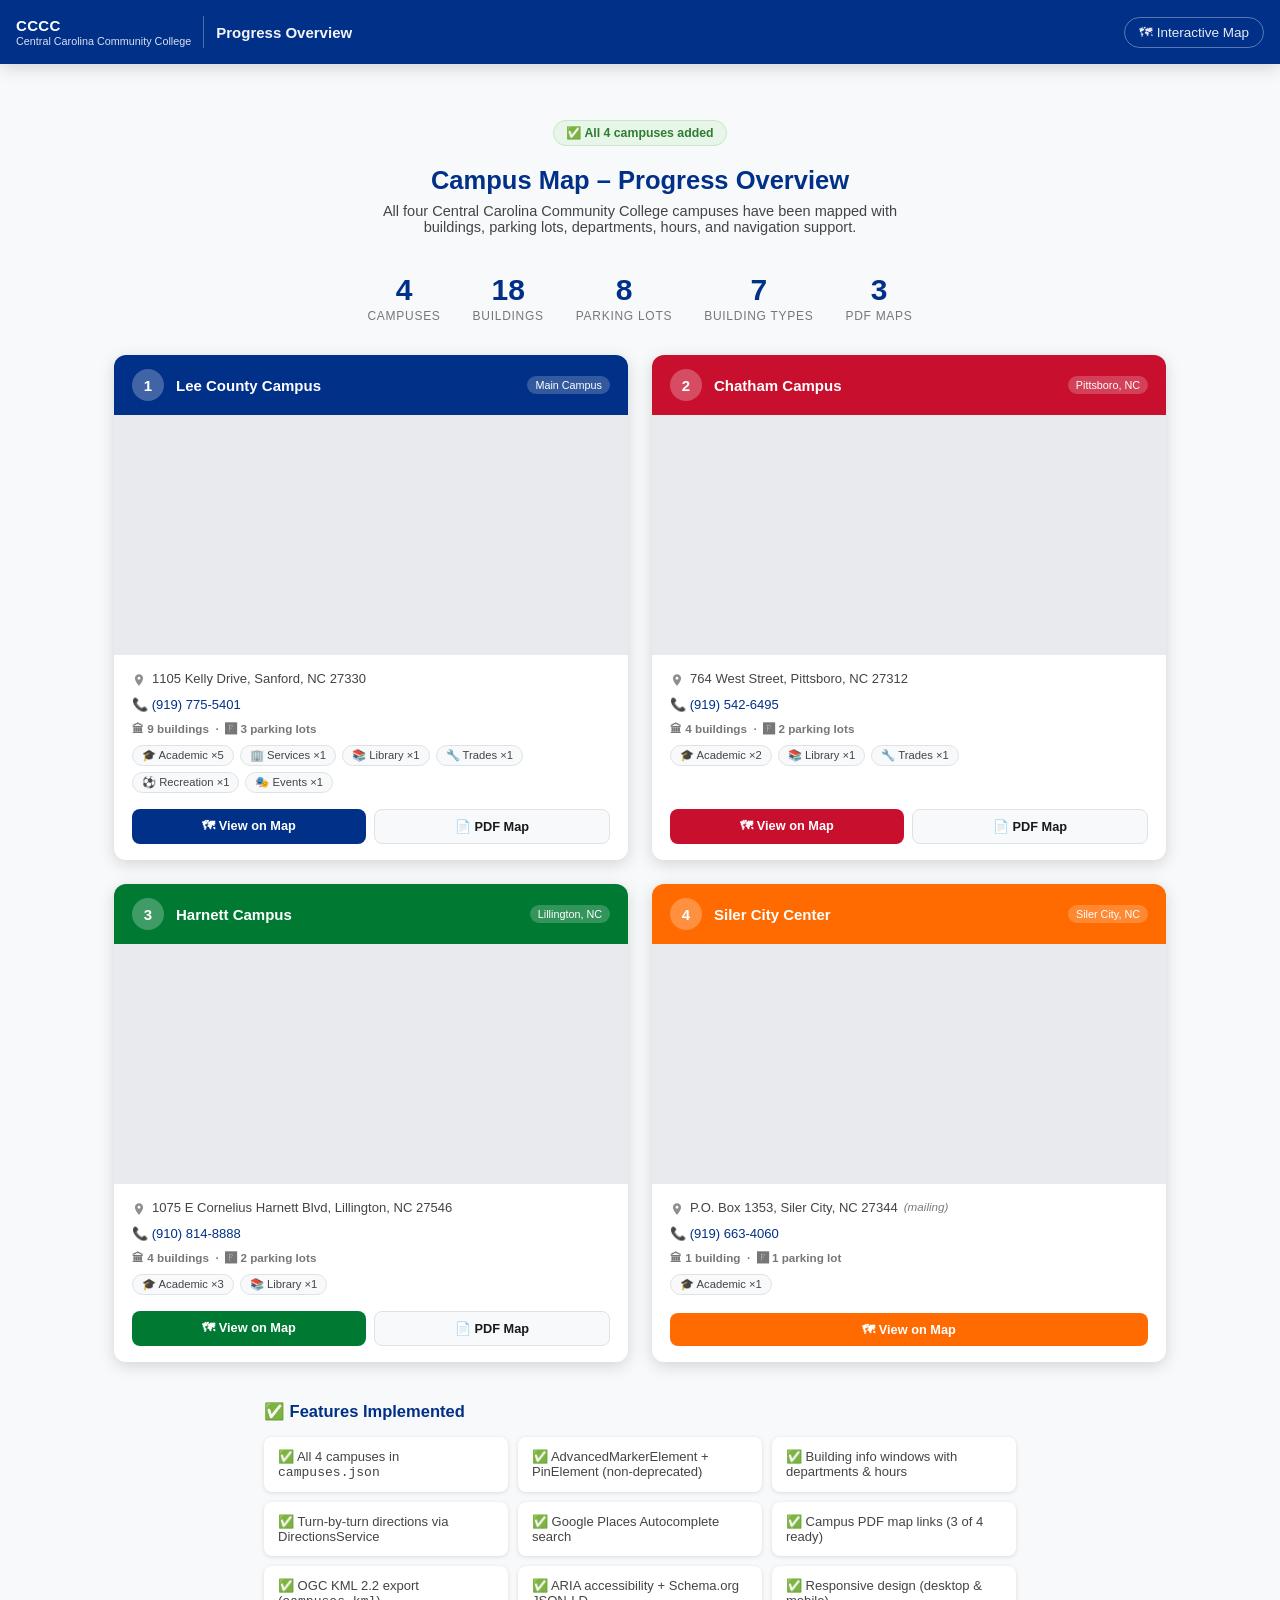
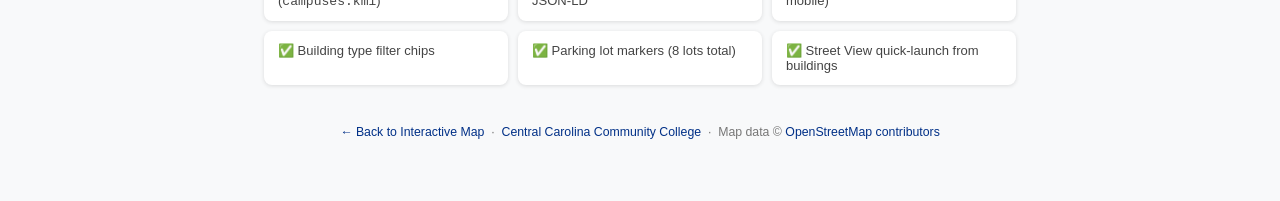
==== progress.html @ 828add00 "Add progress overview page showing all 4 CCCC campus maps in 2x2 grid Co-authored-by: JeffreyLebowsk" ====
<!DOCTYPE html>
<html lang="en">
<head>
  <meta charset="UTF-8" />
  <meta name="viewport" content="width=device-width, initial-scale=1.0" />
  <meta name="description"
        content="Progress overview of the CCCC Campus Map project – all four campuses at a glance." />
  <title>CCCC Campus Map – Progress Overview</title>
  <link rel="stylesheet" href="css/styles.css" />
  <style>
    /* ── Progress page styles ─────────────────────────────── */

    /* Page body sits below the fixed header */
    .progress-body {
      padding-top: calc(var(--header-h) + 24px);
      padding-bottom: 48px;
      background: var(--bg-light);
      min-height: 100%;
    }

    /* Back-to-map link in header */
    .header-back-link {
      margin-left: auto;
      color: rgba(255,255,255,0.9);
      text-decoration: none;
      font-size: 0.9rem;
      font-weight: 500;
      padding: 7px 14px;
      border: 1px solid rgba(255,255,255,0.35);
      border-radius: 20px;
      white-space: nowrap;
      transition: background 0.2s;
    }
    .header-back-link:hover {
      background: rgba(255,255,255,0.18);
    }

    /* Page header text */
    .progress-hero {
      text-align: center;
      padding: 32px 16px 24px;
    }
    .progress-hero h1 {
      font-size: 1.7rem;
      font-weight: 700;
      color: var(--cccc-blue);
      margin-bottom: 8px;
    }
    .progress-hero p {
      color: var(--text-mid);
      font-size: 0.97rem;
      max-width: 540px;
      margin: 0 auto;
    }

    /* Stats bar */
    .progress-stats {
      display: flex;
      justify-content: center;
      gap: 32px;
      flex-wrap: wrap;
      padding: 16px 16px 32px;
    }
    .stat-item {
      text-align: center;
    }
    .stat-number {
      font-size: 2rem;
      font-weight: 800;
      color: var(--cccc-blue);
      line-height: 1;
    }
    .stat-label {
      font-size: 0.8rem;
      color: var(--text-light);
      margin-top: 4px;
      text-transform: uppercase;
      letter-spacing: 0.06em;
    }

    /* Campus grid */
    .campus-grid {
      display: grid;
      grid-template-columns: repeat(2, 1fr);
      gap: 24px;
      max-width: 1100px;
      margin: 0 auto;
      padding: 0 24px;
    }

    @media (max-width: 700px) {
      .campus-grid {
        grid-template-columns: 1fr;
        padding: 0 12px;
      }
    }

    /* Individual campus card */
    .campus-card {
      background: var(--bg-white);
      border-radius: 12px;
      box-shadow: var(--shadow-md);
      overflow: hidden;
      display: flex;
      flex-direction: column;
      transition: box-shadow 0.2s, transform 0.2s;
    }
    .campus-card:hover {
      box-shadow: var(--shadow-lg);
      transform: translateY(-2px);
    }

    /* Coloured top bar */
    .card-header {
      display: flex;
      align-items: center;
      gap: 12px;
      padding: 14px 18px;
      color: #fff;
    }
    .card-campus-number {
      width: 32px;
      height: 32px;
      border-radius: 50%;
      background: rgba(255,255,255,0.25);
      display: flex;
      align-items: center;
      justify-content: center;
      font-weight: 800;
      font-size: 1rem;
      flex-shrink: 0;
    }
    .card-campus-name {
      font-size: 1rem;
      font-weight: 700;
      flex: 1;
    }
    .card-campus-tag {
      font-size: 0.72rem;
      background: rgba(255,255,255,0.2);
      padding: 3px 8px;
      border-radius: 10px;
      white-space: nowrap;
    }

    /* Embedded map */
    .card-map {
      width: 100%;
      height: 240px;
      border: none;
      display: block;
      background: #e8eaed;
    }

    /* Card body */
    .card-body {
      padding: 16px 18px;
      flex: 1;
      display: flex;
      flex-direction: column;
      gap: 10px;
    }

    .card-address {
      font-size: 0.87rem;
      color: var(--text-mid);
      display: flex;
      align-items: flex-start;
      gap: 6px;
    }
    .card-address svg {
      flex-shrink: 0;
      margin-top: 2px;
      opacity: 0.6;
    }

    .card-phone {
      font-size: 0.87rem;
      color: var(--text-mid);
    }
    .card-phone a {
      color: var(--cccc-blue);
      text-decoration: none;
    }
    .card-phone a:hover { text-decoration: underline; }

    /* Building type chips */
    .card-types {
      display: flex;
      flex-wrap: wrap;
      gap: 6px;
    }
    .type-chip {
      font-size: 0.75rem;
      padding: 3px 9px;
      border-radius: 12px;
      background: var(--bg-light);
      border: 1px solid var(--border);
      color: var(--text-mid);
      white-space: nowrap;
    }

    /* Card footer actions */
    .card-actions {
      display: flex;
      gap: 8px;
      margin-top: auto;
      padding-top: 6px;
    }
    .card-btn {
      flex: 1;
      padding: 9px 10px;
      border-radius: 8px;
      font-size: 0.85rem;
      font-weight: 600;
      text-align: center;
      text-decoration: none;
      cursor: pointer;
      border: none;
      transition: opacity 0.15s;
    }
    .card-btn:hover { opacity: 0.85; }
    .card-btn-primary {
      color: #fff;
    }
    .card-btn-secondary {
      background: var(--bg-light);
      border: 1px solid var(--border);
      color: var(--text-dark);
    }

    /* Buildings badge */
    .card-building-count {
      font-size: 0.78rem;
      font-weight: 600;
      color: var(--text-light);
      display: flex;
      align-items: center;
      gap: 4px;
    }

    /* Progress footer */
    .progress-footer {
      text-align: center;
      padding: 40px 16px 16px;
      color: var(--text-light);
      font-size: 0.82rem;
    }
    .progress-footer a {
      color: var(--cccc-blue);
      text-decoration: none;
    }
    .progress-footer a:hover { text-decoration: underline; }

    /* Completion badge */
    .completion-badge {
      display: inline-flex;
      align-items: center;
      gap: 6px;
      background: #e8f5e9;
      color: #2e7d32;
      font-size: 0.82rem;
      font-weight: 600;
      padding: 5px 12px;
      border-radius: 16px;
      border: 1px solid #c8e6c9;
      margin-bottom: 20px;
    }
  </style>
</head>

<body>
  <!-- ── HEADER ──────────────────────────────────────────── -->
  <header id="header" role="banner">
    <a class="logo-wrap" href="https://www.cccc.edu" target="_blank"
       rel="noopener noreferrer" aria-label="Central Carolina Community College website">
      <div class="logo-text">
        <strong>CCCC</strong>
        <span>Central Carolina Community College</span>
      </div>
    </a>

    <div class="header-sep" aria-hidden="true"></div>
    <span class="header-title">Progress Overview</span>

    <a class="header-back-link" href="index.html" aria-label="Open the interactive campus map">
      🗺 Interactive Map
    </a>
  </header>

  <!-- ── PAGE CONTENT ────────────────────────────────────── -->
  <div class="progress-body">

    <div class="progress-hero">
      <div class="completion-badge" role="status">
        ✅ All 4 campuses added
      </div>
      <h1>Campus Map – Progress Overview</h1>
      <p>
        All four Central Carolina Community College campuses have been mapped
        with buildings, parking lots, departments, hours, and navigation support.
      </p>
    </div>

    <!-- Summary stats -->
    <div class="progress-stats" aria-label="Project summary statistics">
      <div class="stat-item">
        <div class="stat-number">4</div>
        <div class="stat-label">Campuses</div>
      </div>
      <div class="stat-item">
        <div class="stat-number">18</div>
        <div class="stat-label">Buildings</div>
      </div>
      <div class="stat-item">
        <div class="stat-number">8</div>
        <div class="stat-label">Parking Lots</div>
      </div>
      <div class="stat-item">
        <div class="stat-number">7</div>
        <div class="stat-label">Building Types</div>
      </div>
      <div class="stat-item">
        <div class="stat-number">3</div>
        <div class="stat-label">PDF Maps</div>
      </div>
    </div>

    <!-- 2×2 campus grid -->
    <div class="campus-grid" role="list" aria-label="All CCCC campuses">

      <!-- ── 1. Lee County Campus ─────────────────────── -->
      <article class="campus-card" role="listitem" aria-label="Lee County Campus">
        <div class="card-header" style="background:#003087">
          <div class="card-campus-number" aria-hidden="true">1</div>
          <div class="card-campus-name">Lee County Campus</div>
          <span class="card-campus-tag">Main Campus</span>
        </div>

        <iframe
          class="card-map"
          loading="lazy"
          allowfullscreen
          referrerpolicy="no-referrer-when-downgrade"
          src="https://maps.google.com/maps?q=35.4796,-79.1894&z=17&output=embed"
          title="Lee County Campus map – Sanford, NC"
          aria-label="Google Map showing Lee County Campus in Sanford, NC">
        </iframe>

        <div class="card-body">
          <div class="card-address">
            <svg width="14" height="14" viewBox="0 0 24 24" fill="currentColor" aria-hidden="true">
              <path d="M12 2C8.13 2 5 5.13 5 9c0 5.25 7 13 7 13s7-7.75 7-13c0-3.87-3.13-7-7-7zm0 9.5c-1.38 0-2.5-1.12-2.5-2.5s1.12-2.5 2.5-2.5 2.5 1.12 2.5 2.5-1.12 2.5-2.5 2.5z"/>
            </svg>
            1105 Kelly Drive, Sanford, NC 27330
          </div>
          <div class="card-phone">
            📞 <a href="tel:9197755401">(919) 775-5401</a>
          </div>
          <div class="card-building-count">
            🏛 9 buildings &nbsp;·&nbsp; 🅿 3 parking lots
          </div>
          <div class="card-types" aria-label="Building types at Lee County Campus">
            <span class="type-chip">🎓 Academic ×5</span>
            <span class="type-chip">🏢 Services ×1</span>
            <span class="type-chip">📚 Library ×1</span>
            <span class="type-chip">🔧 Trades ×1</span>
            <span class="type-chip">⚽ Recreation ×1</span>
            <span class="type-chip">🎭 Events ×1</span>
          </div>
          <div class="card-actions">
            <a class="card-btn card-btn-primary"
               style="background:#003087"
               href="index.html#lee"
               aria-label="View Lee County Campus in interactive map">
              🗺 View on Map
            </a>
            <a class="card-btn card-btn-secondary"
               href="data/pdfs/lee-campus-map.pdf"
               target="_blank"
               rel="noopener noreferrer"
               aria-label="Open Lee County Campus PDF map">
              📄 PDF Map
            </a>
          </div>
        </div>
      </article>

      <!-- ── 2. Chatham Campus ─────────────────────────── -->
      <article class="campus-card" role="listitem" aria-label="Chatham Campus">
        <div class="card-header" style="background:#C8102E">
          <div class="card-campus-number" aria-hidden="true">2</div>
          <div class="card-campus-name">Chatham Campus</div>
          <span class="card-campus-tag">Pittsboro, NC</span>
        </div>

        <iframe
          class="card-map"
          loading="lazy"
          allowfullscreen
          referrerpolicy="no-referrer-when-downgrade"
          src="https://maps.google.com/maps?q=35.7233,-79.1770&z=17&output=embed"
          title="Chatham Campus map – Pittsboro, NC"
          aria-label="Google Map showing Chatham Campus in Pittsboro, NC">
        </iframe>

        <div class="card-body">
          <div class="card-address">
            <svg width="14" height="14" viewBox="0 0 24 24" fill="currentColor" aria-hidden="true">
              <path d="M12 2C8.13 2 5 5.13 5 9c0 5.25 7 13 7 13s7-7.75 7-13c0-3.87-3.13-7-7-7zm0 9.5c-1.38 0-2.5-1.12-2.5-2.5s1.12-2.5 2.5-2.5 2.5 1.12 2.5 2.5-1.12 2.5-2.5 2.5z"/>
            </svg>
            764 West Street, Pittsboro, NC 27312
          </div>
          <div class="card-phone">
            📞 <a href="tel:9195426495">(919) 542-6495</a>
          </div>
          <div class="card-building-count">
            🏛 4 buildings &nbsp;·&nbsp; 🅿 2 parking lots
          </div>
          <div class="card-types" aria-label="Building types at Chatham Campus">
            <span class="type-chip">🎓 Academic ×2</span>
            <span class="type-chip">📚 Library ×1</span>
            <span class="type-chip">🔧 Trades ×1</span>
          </div>
          <div class="card-actions">
            <a class="card-btn card-btn-primary"
               style="background:#C8102E"
               href="index.html#chatham"
               aria-label="View Chatham Campus in interactive map">
              🗺 View on Map
            </a>
            <a class="card-btn card-btn-secondary"
               href="data/pdfs/chatham-campus-map.pdf"
               target="_blank"
               rel="noopener noreferrer"
               aria-label="Open Chatham Campus PDF map">
              📄 PDF Map
            </a>
          </div>
        </div>
      </article>

      <!-- ── 3. Harnett Campus ─────────────────────────── -->
      <article class="campus-card" role="listitem" aria-label="Harnett Campus">
        <div class="card-header" style="background:#007A33">
          <div class="card-campus-number" aria-hidden="true">3</div>
          <div class="card-campus-name">Harnett Campus</div>
          <span class="card-campus-tag">Lillington, NC</span>
        </div>

        <iframe
          class="card-map"
          loading="lazy"
          allowfullscreen
          referrerpolicy="no-referrer-when-downgrade"
          src="https://maps.google.com/maps?q=35.3979,-78.8143&z=17&output=embed"
          title="Harnett Campus map – Lillington, NC"
          aria-label="Google Map showing Harnett Campus in Lillington, NC">
        </iframe>

        <div class="card-body">
          <div class="card-address">
            <svg width="14" height="14" viewBox="0 0 24 24" fill="currentColor" aria-hidden="true">
              <path d="M12 2C8.13 2 5 5.13 5 9c0 5.25 7 13 7 13s7-7.75 7-13c0-3.87-3.13-7-7-7zm0 9.5c-1.38 0-2.5-1.12-2.5-2.5s1.12-2.5 2.5-2.5 2.5 1.12 2.5 2.5-1.12 2.5-2.5 2.5z"/>
            </svg>
            1075 E Cornelius Harnett Blvd, Lillington, NC 27546
          </div>
          <div class="card-phone">
            📞 <a href="tel:9108148888">(910) 814-8888</a>
          </div>
          <div class="card-building-count">
            🏛 4 buildings &nbsp;·&nbsp; 🅿 2 parking lots
          </div>
          <div class="card-types" aria-label="Building types at Harnett Campus">
            <span class="type-chip">🎓 Academic ×3</span>
            <span class="type-chip">📚 Library ×1</span>
          </div>
          <div class="card-actions">
            <a class="card-btn card-btn-primary"
               style="background:#007A33"
               href="index.html#harnett"
               aria-label="View Harnett Campus in interactive map">
              🗺 View on Map
            </a>
            <a class="card-btn card-btn-secondary"
               href="data/pdfs/harnett-campus-map.pdf"
               target="_blank"
               rel="noopener noreferrer"
               aria-label="Open Harnett Campus PDF map">
              📄 PDF Map
            </a>
          </div>
        </div>
      </article>

      <!-- ── 4. Siler City Center ───────────────────────── -->
      <article class="campus-card" role="listitem" aria-label="Siler City Center">
        <div class="card-header" style="background:#FF6B00">
          <div class="card-campus-number" aria-hidden="true">4</div>
          <div class="card-campus-name">Siler City Center</div>
          <span class="card-campus-tag">Siler City, NC</span>
        </div>

        <iframe
          class="card-map"
          loading="lazy"
          allowfullscreen
          referrerpolicy="no-referrer-when-downgrade"
          src="https://maps.google.com/maps?q=35.7248,-79.4644&z=17&output=embed"
          title="Siler City Center map – Siler City, NC"
          aria-label="Google Map showing Siler City Center in Siler City, NC">
        </iframe>

        <div class="card-body">
          <div class="card-address">
            <svg width="14" height="14" viewBox="0 0 24 24" fill="currentColor" aria-hidden="true">
              <path d="M12 2C8.13 2 5 5.13 5 9c0 5.25 7 13 7 13s7-7.75 7-13c0-3.87-3.13-7-7-7zm0 9.5c-1.38 0-2.5-1.12-2.5-2.5s1.12-2.5 2.5-2.5 2.5 1.12 2.5 2.5-1.12 2.5-2.5 2.5z"/>
            </svg>
            P.O. Box 1353, Siler City, NC 27344 <em style="font-size:0.78rem;opacity:0.7">(mailing)</em>
          </div>
          <div class="card-phone">
            📞 <a href="tel:9196634060">(919) 663-4060</a>
          </div>
          <div class="card-building-count">
            🏛 1 building &nbsp;·&nbsp; 🅿 1 parking lot
          </div>
          <div class="card-types" aria-label="Building types at Siler City Center">
            <span class="type-chip">🎓 Academic ×1</span>
          </div>
          <div class="card-actions">
            <a class="card-btn card-btn-primary"
               style="background:#FF6B00"
               href="index.html#siler-city"
               aria-label="View Siler City Center in interactive map">
              🗺 View on Map
            </a>
          </div>
        </div>
      </article>

    </div><!-- /campus-grid -->

    <!-- Feature checklist -->
    <section aria-labelledby="features-heading"
             style="max-width:800px;margin:40px auto 0;padding:0 24px;">
      <h2 id="features-heading"
          style="font-size:1.1rem;color:var(--cccc-blue);margin-bottom:16px;font-weight:700;">
        ✅ Features Implemented
      </h2>
      <div style="display:grid;grid-template-columns:repeat(auto-fit,minmax(220px,1fr));gap:10px;">
        <div style="background:#fff;border-radius:8px;padding:12px 14px;box-shadow:var(--shadow-sm);font-size:0.87rem;color:var(--text-mid);">
          ✅ All 4 campuses in <code>campuses.json</code>
        </div>
        <div style="background:#fff;border-radius:8px;padding:12px 14px;box-shadow:var(--shadow-sm);font-size:0.87rem;color:var(--text-mid);">
          ✅ AdvancedMarkerElement + PinElement (non-deprecated)
        </div>
        <div style="background:#fff;border-radius:8px;padding:12px 14px;box-shadow:var(--shadow-sm);font-size:0.87rem;color:var(--text-mid);">
          ✅ Building info windows with departments &amp; hours
        </div>
        <div style="background:#fff;border-radius:8px;padding:12px 14px;box-shadow:var(--shadow-sm);font-size:0.87rem;color:var(--text-mid);">
          ✅ Turn-by-turn directions via DirectionsService
        </div>
        <div style="background:#fff;border-radius:8px;padding:12px 14px;box-shadow:var(--shadow-sm);font-size:0.87rem;color:var(--text-mid);">
          ✅ Google Places Autocomplete search
        </div>
        <div style="background:#fff;border-radius:8px;padding:12px 14px;box-shadow:var(--shadow-sm);font-size:0.87rem;color:var(--text-mid);">
          ✅ Campus PDF map links (3 of 4 ready)
        </div>
        <div style="background:#fff;border-radius:8px;padding:12px 14px;box-shadow:var(--shadow-sm);font-size:0.87rem;color:var(--text-mid);">
          ✅ OGC KML 2.2 export (<code>campuses.kml</code>)
        </div>
        <div style="background:#fff;border-radius:8px;padding:12px 14px;box-shadow:var(--shadow-sm);font-size:0.87rem;color:var(--text-mid);">
          ✅ ARIA accessibility + Schema.org JSON-LD
        </div>
        <div style="background:#fff;border-radius:8px;padding:12px 14px;box-shadow:var(--shadow-sm);font-size:0.87rem;color:var(--text-mid);">
          ✅ Responsive design (desktop &amp; mobile)
        </div>
        <div style="background:#fff;border-radius:8px;padding:12px 14px;box-shadow:var(--shadow-sm);font-size:0.87rem;color:var(--text-mid);">
          ✅ Building type filter chips
        </div>
        <div style="background:#fff;border-radius:8px;padding:12px 14px;box-shadow:var(--shadow-sm);font-size:0.87rem;color:var(--text-mid);">
          ✅ Parking lot markers (8 lots total)
        </div>
        <div style="background:#fff;border-radius:8px;padding:12px 14px;box-shadow:var(--shadow-sm);font-size:0.87rem;color:var(--text-mid);">
          ✅ Street View quick-launch from buildings
        </div>
      </div>
    </section>

    <footer class="progress-footer" role="contentinfo">
      <p>
        <a href="index.html">← Back to Interactive Map</a>
        &nbsp;·&nbsp;
        <a href="https://www.cccc.edu" target="_blank" rel="noopener noreferrer">
          Central Carolina Community College
        </a>
        &nbsp;·&nbsp;
        Map data © <a href="https://www.openstreetmap.org/copyright"
                      target="_blank" rel="noopener noreferrer">OpenStreetMap contributors</a>
      </p>
    </footer>

  </div><!-- /progress-body -->
</body>
</html>
---- css/styles.css ----
/* ============================================================
   CCCC Campus Map – Stylesheet
   Central Carolina Community College
   ============================================================ */

/* --- Reset & Base ----------------------------------------- */
*, *::before, *::after {
  box-sizing: border-box;
  margin: 0;
  padding: 0;
}

:root {
  --cccc-blue:   #003087;
  --cccc-red:    #C8102E;
  --cccc-green:  #007A33;
  --cccc-orange: #FF6B00;
  --cccc-gold:   #F0AB00;
  --text-dark:   #1a1a1a;
  --text-mid:    #444;
  --text-light:  #777;
  --bg-light:    #f8f9fa;
  --bg-white:    #ffffff;
  --border:      #dee2e6;
  --shadow-sm:   0 1px 4px rgba(0,0,0,0.12);
  --shadow-md:   0 4px 16px rgba(0,0,0,0.15);
  --shadow-lg:   0 8px 32px rgba(0,0,0,0.18);
  --radius:      8px;
  --sidebar-w:   340px;
  --header-h:    64px;
}

html, body {
  height: 100%;
  font-family: 'Segoe UI', 'Roboto', Arial, sans-serif;
  font-size: 15px;
  color: var(--text-dark);
  background: var(--bg-light);
}

/* --- Header ----------------------------------------------- */
#header {
  position: fixed;
  top: 0;
  left: 0;
  right: 0;
  height: var(--header-h);
  background: var(--cccc-blue);
  color: #fff;
  display: flex;
  align-items: center;
  padding: 0 16px;
  gap: 12px;
  z-index: 1000;
  box-shadow: var(--shadow-md);
}

#header .logo-wrap {
  display: flex;
  align-items: center;
  gap: 10px;
  text-decoration: none;
  color: inherit;
  flex-shrink: 0;
}

#header .logo-wrap img {
  height: 40px;
  width: auto;
}

#header .logo-text {
  display: flex;
  flex-direction: column;
  line-height: 1.2;
}

#header .logo-text strong {
  font-size: 1rem;
  font-weight: 700;
  letter-spacing: 0.02em;
}

#header .logo-text span {
  font-size: 0.72rem;
  opacity: 0.85;
}

#header .header-sep {
  width: 1px;
  height: 32px;
  background: rgba(255,255,255,0.3);
  flex-shrink: 0;
}

#header .header-title {
  font-size: 1rem;
  font-weight: 600;
  opacity: 0.95;
  white-space: nowrap;
}

/* Progress overview link in header */
.header-progress-link {
  color: rgba(255,255,255,0.9);
  text-decoration: none;
  font-size: 0.88rem;
  font-weight: 500;
  padding: 6px 13px;
  border: 1px solid rgba(255,255,255,0.35);
  border-radius: 20px;
  white-space: nowrap;
  flex-shrink: 0;
  transition: background 0.2s;
}
.header-progress-link:hover {
  background: rgba(255,255,255,0.18);
}

/* Search bar in header */
#search-wrap {
  flex: 1;
  display: flex;
  align-items: center;
  max-width: 480px;
  margin-left: auto;
  position: relative;
}

#search-input {
  width: 100%;
  padding: 9px 40px 9px 14px;
  border: none;
  border-radius: 24px;
  font-size: 0.93rem;
  background: rgba(255,255,255,0.15);
  color: #fff;
  outline: none;
  transition: background 0.2s;
}

#search-input::placeholder { color: rgba(255,255,255,0.65); }

#search-input:focus {
  background: rgba(255,255,255,0.22);
}

#search-clear {
  position: absolute;
  right: 10px;
  top: 50%;
  transform: translateY(-50%);
  background: none;
  border: none;
  color: rgba(255,255,255,0.75);
  cursor: pointer;
  font-size: 1.1rem;
  padding: 4px;
  display: none;
  line-height: 1;
}

#search-clear:hover { color: #fff; }

/* Search results dropdown */
#search-results {
  position: absolute;
  top: calc(100% + 6px);
  left: 0;
  right: 0;
  background: var(--bg-white);
  border-radius: var(--radius);
  box-shadow: var(--shadow-lg);
  max-height: 360px;
  overflow-y: auto;
  z-index: 2000;
  display: none;
}

#search-results.visible { display: block; }

.search-result-item {
  display: flex;
  align-items: center;
  gap: 12px;
  padding: 10px 14px;
  cursor: pointer;
  border-bottom: 1px solid var(--border);
  transition: background 0.15s;
}

.search-result-item:last-child { border-bottom: none; }
.search-result-item:hover { background: #f0f4ff; }

.sri-icon {
  width: 32px;
  height: 32px;
  border-radius: 50%;
  display: flex;
  align-items: center;
  justify-content: center;
  font-size: 0.8rem;
  font-weight: 700;
  color: #fff;
  flex-shrink: 0;
}

.sri-text { flex: 1; min-width: 0; }

.sri-name {
  font-size: 0.9rem;
  font-weight: 600;
  color: var(--text-dark);
  white-space: nowrap;
  overflow: hidden;
  text-overflow: ellipsis;
}

.sri-sub {
  font-size: 0.78rem;
  color: var(--text-light);
  white-space: nowrap;
  overflow: hidden;
  text-overflow: ellipsis;
}

.search-no-results {
  padding: 16px;
  text-align: center;
  color: var(--text-light);
  font-size: 0.9rem;
}

/* --- Layout ----------------------------------------------- */
#app {
  display: flex;
  height: 100vh;
  padding-top: var(--header-h);
}

/* --- Sidebar ---------------------------------------------- */
#sidebar {
  width: var(--sidebar-w);
  flex-shrink: 0;
  background: var(--bg-white);
  border-right: 1px solid var(--border);
  display: flex;
  flex-direction: column;
  overflow: hidden;
  z-index: 100;
  box-shadow: 2px 0 8px rgba(0,0,0,0.06);
}

#sidebar-header {
  padding: 14px 16px 10px;
  border-bottom: 1px solid var(--border);
  background: var(--bg-white);
}

#sidebar-header h2 {
  font-size: 0.85rem;
  font-weight: 700;
  text-transform: uppercase;
  letter-spacing: 0.06em;
  color: var(--text-light);
}

/* Campus tabs */
#campus-tabs {
  display: flex;
  flex-wrap: wrap;
  gap: 6px;
  padding: 10px 16px;
  border-bottom: 1px solid var(--border);
  background: var(--bg-white);
}

.campus-tab {
  padding: 5px 12px;
  border-radius: 16px;
  border: 2px solid;
  font-size: 0.8rem;
  font-weight: 600;
  cursor: pointer;
  background: transparent;
  transition: background 0.2s, color 0.2s;
  white-space: nowrap;
}

.campus-tab.active {
  color: #fff;
}

/* Building filter tabs */
#filter-bar {
  display: flex;
  gap: 4px;
  padding: 8px 12px;
  border-bottom: 1px solid var(--border);
  background: var(--bg-light);
  overflow-x: auto;
  scrollbar-width: none;
}

#filter-bar::-webkit-scrollbar { display: none; }

.filter-btn {
  padding: 4px 10px;
  border-radius: 12px;
  border: 1.5px solid var(--border);
  font-size: 0.75rem;
  font-weight: 600;
  cursor: pointer;
  background: var(--bg-white);
  color: var(--text-mid);
  white-space: nowrap;
  transition: background 0.15s, border-color 0.15s, color 0.15s;
}

.filter-btn.active {
  background: var(--cccc-blue);
  border-color: var(--cccc-blue);
  color: #fff;
}

/* Building list */
#building-list {
  flex: 1;
  overflow-y: auto;
  padding: 8px 0;
}

.building-item {
  display: flex;
  align-items: center;
  gap: 10px;
  padding: 10px 16px;
  cursor: pointer;
  border-bottom: 1px solid #f0f0f0;
  transition: background 0.15s;
}

.building-item:hover { background: #f0f4ff; }
.building-item.selected { background: #e8eeff; }

.bi-badge {
  min-width: 38px;
  height: 38px;
  border-radius: var(--radius);
  display: flex;
  align-items: center;
  justify-content: center;
  font-size: 0.72rem;
  font-weight: 700;
  color: #fff;
  flex-shrink: 0;
}

.bi-text { flex: 1; min-width: 0; }

.bi-name {
  font-size: 0.9rem;
  font-weight: 600;
  color: var(--text-dark);
  white-space: nowrap;
  overflow: hidden;
  text-overflow: ellipsis;
}

.bi-type {
  font-size: 0.75rem;
  color: var(--text-light);
  text-transform: capitalize;
}

.bi-arrow {
  color: var(--text-light);
  font-size: 0.85rem;
  flex-shrink: 0;
}

/* Sidebar campus info panel */
#campus-info {
  border-top: 1px solid var(--border);
  padding: 12px 16px;
  background: var(--bg-light);
  font-size: 0.82rem;
}

#campus-info .ci-name {
  font-weight: 700;
  font-size: 0.9rem;
  color: var(--text-dark);
  margin-bottom: 4px;
}

#campus-info .ci-address {
  color: var(--text-mid);
  margin-bottom: 4px;
}

#campus-info .ci-phone a {
  color: var(--cccc-blue);
  text-decoration: none;
  font-weight: 600;
}

#campus-info .ci-phone a:hover { text-decoration: underline; }

#campus-info .ci-nav-btn {
  display: inline-flex;
  align-items: center;
  gap: 6px;
  margin-top: 8px;
  padding: 7px 14px;
  background: var(--cccc-blue);
  color: #fff;
  border: none;
  border-radius: var(--radius);
  font-size: 0.82rem;
  font-weight: 600;
  cursor: pointer;
  text-decoration: none;
  transition: background 0.2s;
}

#campus-info .ci-nav-btn:hover { background: #002070; }

#campus-info .ci-pdf-btn {
  display: inline-flex;
  align-items: center;
  gap: 6px;
  margin-top: 6px;
  padding: 7px 14px;
  background: #f0f0f0;
  color: #1a1a1a;
  border: none;
  border-radius: var(--radius);
  font-size: 0.82rem;
  font-weight: 600;
  cursor: pointer;
  text-decoration: none;
  transition: background 0.2s;
}

#campus-info .ci-pdf-btn:hover { background: #e0e0e0; }

/* --- Map -------------------------------------------------- */
#map {
  flex: 1;
  position: relative;
}

#map-container {
  width: 100%;
  height: 100%;
}

/* Map loading overlay */
#map-loading {
  position: absolute;
  inset: 0;
  background: var(--bg-light);
  display: flex;
  flex-direction: column;
  align-items: center;
  justify-content: center;
  gap: 16px;
  z-index: 50;
}

.spinner {
  width: 40px;
  height: 40px;
  border: 4px solid #e0e0e0;
  border-top-color: var(--cccc-blue);
  border-radius: 50%;
  animation: spin 0.8s linear infinite;
}

@keyframes spin { to { transform: rotate(360deg); } }

#map-loading p {
  color: var(--text-mid);
  font-size: 0.9rem;
}

/* Map toolbar (zoom to campus, etc.) */
#map-toolbar {
  position: absolute;
  bottom: 24px;
  right: 16px;
  display: flex;
  flex-direction: column;
  gap: 6px;
  z-index: 200;
}

.map-btn {
  padding: 8px 14px;
  background: var(--bg-white);
  border: 1px solid var(--border);
  border-radius: var(--radius);
  font-size: 0.8rem;
  font-weight: 600;
  cursor: pointer;
  box-shadow: var(--shadow-sm);
  color: var(--text-dark);
  display: flex;
  align-items: center;
  gap: 6px;
  transition: background 0.15s, box-shadow 0.15s;
  white-space: nowrap;
}

.map-btn:hover {
  background: var(--bg-light);
  box-shadow: var(--shadow-md);
}

/* All-campuses overview button */
#btn-all-campuses {
  background: var(--cccc-blue);
  color: #fff;
  border-color: var(--cccc-blue);
}
#btn-all-campuses:hover { background: #002070; }

/* --- Info Window (custom popup) --------------------------- */
.iw-container {
  max-width: 280px;
  font-family: 'Segoe UI', 'Roboto', Arial, sans-serif;
}

.iw-header {
  display: flex;
  align-items: center;
  gap: 10px;
  margin-bottom: 8px;
}

.iw-badge {
  min-width: 36px;
  height: 36px;
  border-radius: 6px;
  display: flex;
  align-items: center;
  justify-content: center;
  font-size: 0.7rem;
  font-weight: 700;
  color: #fff;
  flex-shrink: 0;
}

.iw-title {
  font-size: 0.95rem;
  font-weight: 700;
  color: #1a1a1a;
  line-height: 1.3;
}

.iw-campus {
  font-size: 0.75rem;
  color: #777;
  margin-top: 2px;
}

.iw-desc {
  font-size: 0.82rem;
  color: #444;
  margin-bottom: 8px;
  line-height: 1.5;
}

.iw-departments {
  margin-bottom: 8px;
}

.iw-dept-label {
  font-size: 0.75rem;
  font-weight: 700;
  color: #777;
  text-transform: uppercase;
  letter-spacing: 0.05em;
  margin-bottom: 4px;
}

.iw-dept-tags {
  display: flex;
  flex-wrap: wrap;
  gap: 4px;
}

.iw-tag {
  padding: 2px 8px;
  background: #f0f4ff;
  border-radius: 12px;
  font-size: 0.72rem;
  color: #003087;
  font-weight: 600;
}

.iw-hours {
  font-size: 0.78rem;
  color: #555;
  margin-bottom: 10px;
}

.iw-hours-label {
  font-weight: 700;
  color: #333;
}

.iw-actions {
  display: flex;
  gap: 6px;
  flex-wrap: wrap;
}

.iw-btn {
  flex: 1;
  min-width: 90px;
  padding: 7px 10px;
  border-radius: 6px;
  border: none;
  font-size: 0.78rem;
  font-weight: 600;
  cursor: pointer;
  text-align: center;
  text-decoration: none;
  display: inline-flex;
  align-items: center;
  justify-content: center;
  gap: 4px;
  transition: background 0.15s;
}

.iw-btn-nav {
  background: #003087;
  color: #fff;
}
.iw-btn-nav:hover { background: #002070; }

.iw-btn-street {
  background: #f0f0f0;
  color: #1a1a1a;
}
.iw-btn-street:hover { background: #e0e0e0; }

/* --- Legend ----------------------------------------------- */
#legend {
  position: absolute;
  bottom: 24px;
  left: 16px;
  background: var(--bg-white);
  border: 1px solid var(--border);
  border-radius: var(--radius);
  padding: 10px 14px;
  box-shadow: var(--shadow-sm);
  z-index: 200;
  font-size: 0.8rem;
}

#legend h4 {
  font-size: 0.75rem;
  text-transform: uppercase;
  letter-spacing: 0.06em;
  color: var(--text-light);
  margin-bottom: 8px;
  font-weight: 700;
}

.legend-item {
  display: flex;
  align-items: center;
  gap: 8px;
  margin-bottom: 5px;
}

.legend-item:last-child { margin-bottom: 0; }

.legend-dot {
  width: 14px;
  height: 14px;
  border-radius: 50%;
  flex-shrink: 0;
}

.legend-label { color: var(--text-mid); }

/* --- API Key Banner --------------------------------------- */
#api-key-banner {
  position: fixed;
  bottom: 0;
  left: 0;
  right: 0;
  background: #fffbe6;
  border-top: 2px solid var(--cccc-gold);
  padding: 10px 20px;
  display: flex;
  align-items: center;
  gap: 12px;
  font-size: 0.85rem;
  z-index: 3000;
}

#api-key-banner strong { color: #856404; }
#api-key-banner span { color: #664d03; flex: 1; }
#api-key-banner a { color: #003087; font-weight: 600; }
#api-key-banner button {
  padding: 5px 12px;
  background: var(--cccc-blue);
  color: #fff;
  border: none;
  border-radius: 6px;
  cursor: pointer;
  font-size: 0.82rem;
  font-weight: 600;
  flex-shrink: 0;
}

/* --- Responsive ------------------------------------------- */
@media (max-width: 768px) {
  :root {
    --sidebar-w: 100vw;
    --header-h: 56px;
  }

  #app {
    flex-direction: column;
  }

  #sidebar {
    width: 100%;
    height: 44vh;
    border-right: none;
    border-bottom: 1px solid var(--border);
  }

  #map {
    height: 56vh;
  }

  #search-wrap {
    max-width: 220px;
  }

  #header .header-title { display: none; }
  #header .header-sep  { display: none; }

  #legend { display: none; }

  #map-toolbar {
    bottom: 10px;
    right: 8px;
  }
}

@media (max-width: 480px) {
  #header .logo-text span { display: none; }
}

/* --- Utility ---------------------------------------------- */
.visually-hidden {
  position: absolute;
  width: 1px;
  height: 1px;
  padding: 0;
  margin: -1px;
  overflow: hidden;
  clip: rect(0,0,0,0);
  white-space: nowrap;
  border: 0;
}

/* Scrollbar styling */
#building-list::-webkit-scrollbar,
#search-results::-webkit-scrollbar {
  width: 6px;
}
#building-list::-webkit-scrollbar-track,
#search-results::-webkit-scrollbar-track {
  background: transparent;
}
#building-list::-webkit-scrollbar-thumb,
#search-results::-webkit-scrollbar-thumb {
  background: #ccc;
  border-radius: 4px;
}
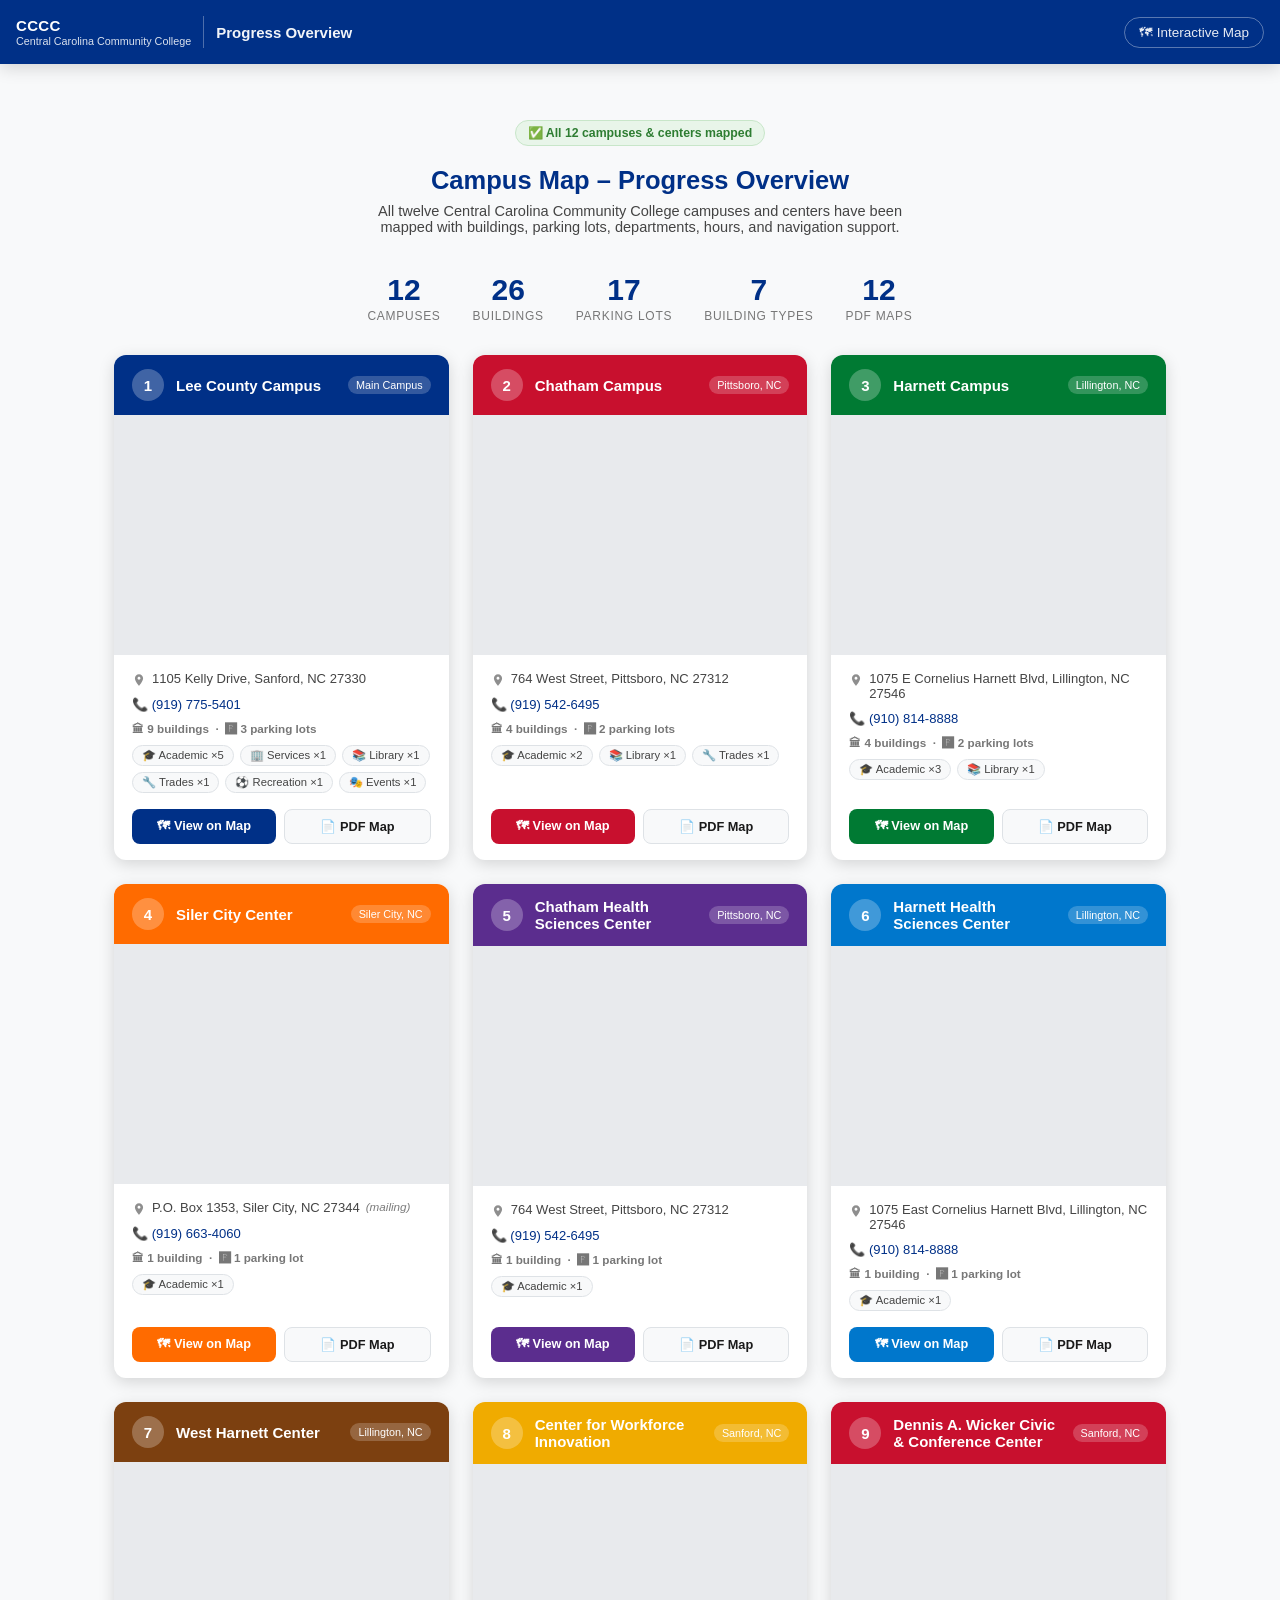
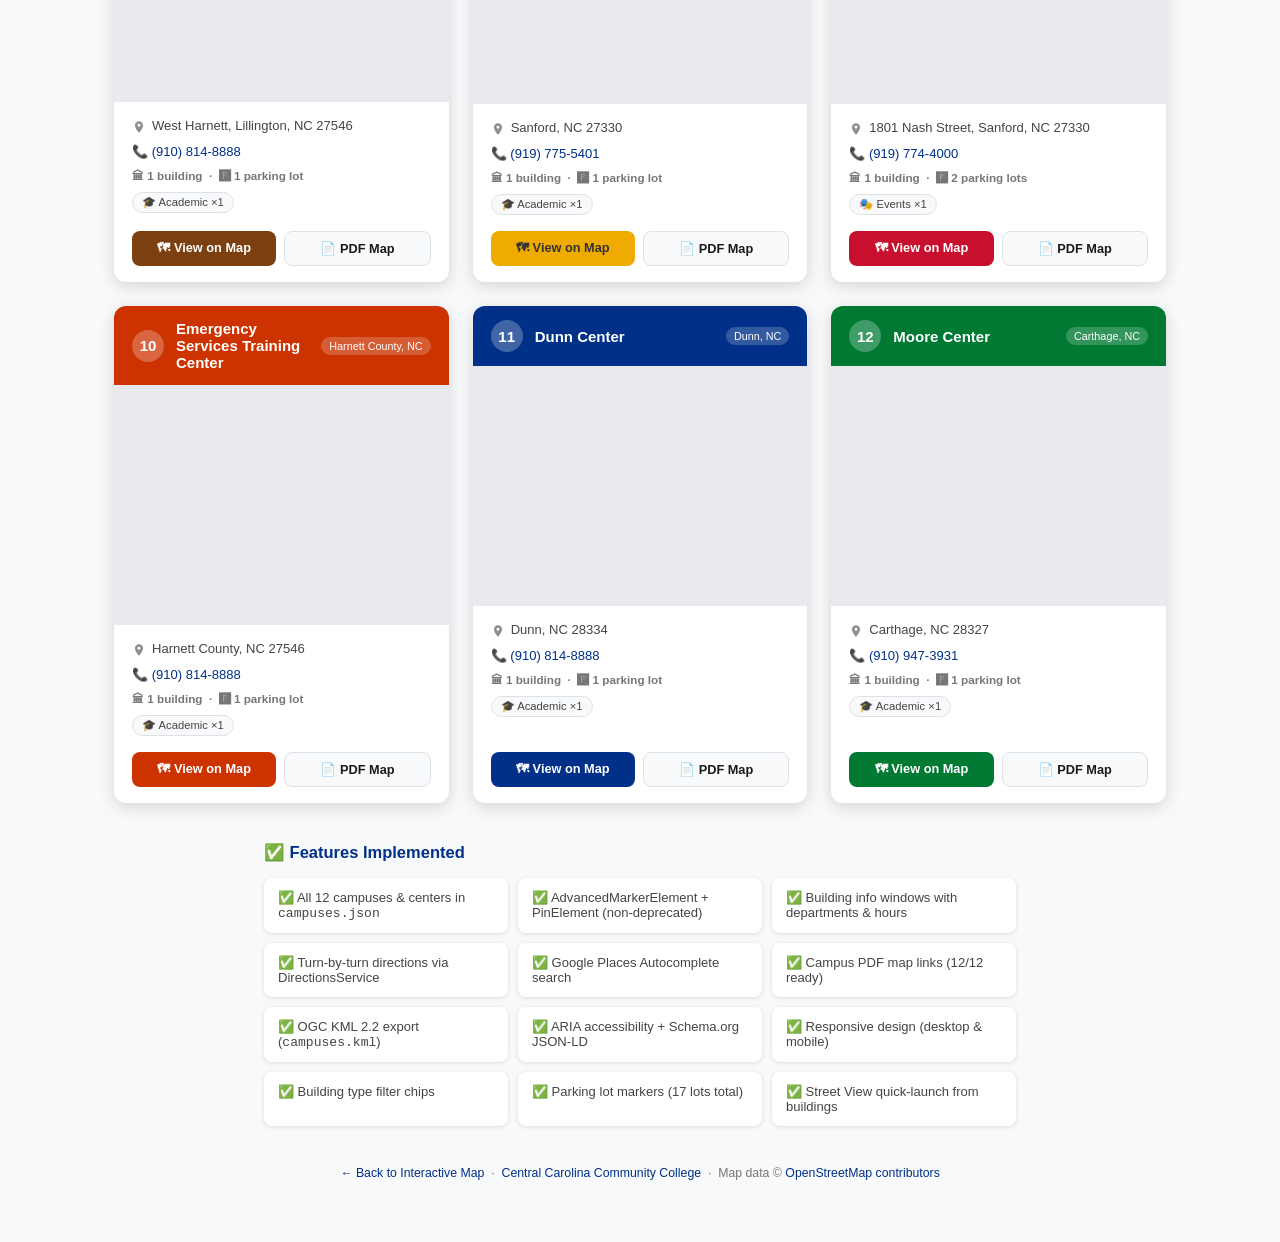
==== commit 1d5f1a66: "Update progress.html to reflect all 12 CCCC campuses and centers Co-authored-by: JeffreyLebowsk1 <40" ====
--- a/progress.html
+++ b/progress.html
@@ -4,7 +4,7 @@
   <meta charset="UTF-8" />
   <meta name="viewport" content="width=device-width, initial-scale=1.0" />
   <meta name="description"
-        content="Progress overview of the CCCC Campus Map project – all four campuses at a glance." />
+        content="Progress overview of the CCCC Campus Map project – all twelve campuses and centers at a glance." />
   <title>CCCC Campus Map – Progress Overview</title>
   <link rel="stylesheet" href="css/styles.css" />
   <style>
@@ -81,11 +81,17 @@
     /* Campus grid */
     .campus-grid {
       display: grid;
-      grid-template-columns: repeat(2, 1fr);
+      grid-template-columns: repeat(3, 1fr);
       gap: 24px;
       max-width: 1100px;
       margin: 0 auto;
       padding: 0 24px;
+    }
+
+    @media (max-width: 900px) {
+      .campus-grid {
+        grid-template-columns: repeat(2, 1fr);
+      }
     }
 
     @media (max-width: 700px) {
@@ -293,11 +299,11 @@
 
     <div class="progress-hero">
       <div class="completion-badge" role="status">
-        ✅ All 4 campuses added
+        ✅ All 12 campuses &amp; centers mapped
       </div>
       <h1>Campus Map – Progress Overview</h1>
       <p>
-        All four Central Carolina Community College campuses have been mapped
+        All twelve Central Carolina Community College campuses and centers have been mapped
         with buildings, parking lots, departments, hours, and navigation support.
       </p>
     </div>
@@ -305,15 +311,15 @@
     <!-- Summary stats -->
     <div class="progress-stats" aria-label="Project summary statistics">
       <div class="stat-item">
-        <div class="stat-number">4</div>
+        <div class="stat-number">12</div>
         <div class="stat-label">Campuses</div>
       </div>
       <div class="stat-item">
-        <div class="stat-number">18</div>
+        <div class="stat-number">26</div>
         <div class="stat-label">Buildings</div>
       </div>
       <div class="stat-item">
-        <div class="stat-number">8</div>
+        <div class="stat-number">17</div>
         <div class="stat-label">Parking Lots</div>
       </div>
       <div class="stat-item">
@@ -321,7 +327,7 @@
         <div class="stat-label">Building Types</div>
       </div>
       <div class="stat-item">
-        <div class="stat-number">3</div>
+        <div class="stat-number">12</div>
         <div class="stat-label">PDF Maps</div>
       </div>
     </div>
@@ -533,6 +539,429 @@
                href="index.html#siler-city"
                aria-label="View Siler City Center in interactive map">
               🗺 View on Map
+            </a>
+            <a class="card-btn card-btn-secondary"
+               href="data/pdfs/siler-city-campus-map.pdf"
+               target="_blank"
+               rel="noopener noreferrer"
+               aria-label="Open Siler City Center PDF map">
+              📄 PDF Map
+            </a>
+          </div>
+        </div>
+      </article>
+
+      <!-- ── 5. Chatham Health Sciences Center ──────────── -->
+      <article class="campus-card" role="listitem" aria-label="Chatham Health Sciences Center">
+        <div class="card-header" style="background:#5B2D8E">
+          <div class="card-campus-number" aria-hidden="true">5</div>
+          <div class="card-campus-name">Chatham Health Sciences Center</div>
+          <span class="card-campus-tag">Pittsboro, NC</span>
+        </div>
+
+        <iframe
+          class="card-map"
+          loading="lazy"
+          allowfullscreen
+          referrerpolicy="no-referrer-when-downgrade"
+          src="https://maps.google.com/maps?q=35.7225,-79.1758&z=17&output=embed"
+          title="Chatham Health Sciences Center map – Pittsboro, NC"
+          aria-label="Google Map showing Chatham Health Sciences Center in Pittsboro, NC">
+        </iframe>
+
+        <div class="card-body">
+          <div class="card-address">
+            <svg width="14" height="14" viewBox="0 0 24 24" fill="currentColor" aria-hidden="true">
+              <path d="M12 2C8.13 2 5 5.13 5 9c0 5.25 7 13 7 13s7-7.75 7-13c0-3.87-3.13-7-7-7zm0 9.5c-1.38 0-2.5-1.12-2.5-2.5s1.12-2.5 2.5-2.5 2.5 1.12 2.5 2.5-1.12 2.5-2.5 2.5z"/>
+            </svg>
+            764 West Street, Pittsboro, NC 27312
+          </div>
+          <div class="card-phone">
+            📞 <a href="tel:9195426495">(919) 542-6495</a>
+          </div>
+          <div class="card-building-count">
+            🏛 1 building &nbsp;·&nbsp; 🅿 1 parking lot
+          </div>
+          <div class="card-types" aria-label="Building types at Chatham Health Sciences Center">
+            <span class="type-chip">🎓 Academic ×1</span>
+          </div>
+          <div class="card-actions">
+            <a class="card-btn card-btn-primary"
+               style="background:#5B2D8E"
+               href="index.html#chatham-health-sciences"
+               aria-label="View Chatham Health Sciences Center in interactive map">
+              🗺 View on Map
+            </a>
+            <a class="card-btn card-btn-secondary"
+               href="data/pdfs/chatham-health-sciences-campus-map.pdf"
+               target="_blank"
+               rel="noopener noreferrer"
+               aria-label="Open Chatham Health Sciences Center PDF map">
+              📄 PDF Map
+            </a>
+          </div>
+        </div>
+      </article>
+
+      <!-- ── 6. Harnett Health Sciences Center ──────────── -->
+      <article class="campus-card" role="listitem" aria-label="Harnett Health Sciences Center">
+        <div class="card-header" style="background:#0077CC">
+          <div class="card-campus-number" aria-hidden="true">6</div>
+          <div class="card-campus-name">Harnett Health Sciences Center</div>
+          <span class="card-campus-tag">Lillington, NC</span>
+        </div>
+
+        <iframe
+          class="card-map"
+          loading="lazy"
+          allowfullscreen
+          referrerpolicy="no-referrer-when-downgrade"
+          src="https://maps.google.com/maps?q=35.3968,-78.8158&z=17&output=embed"
+          title="Harnett Health Sciences Center map – Lillington, NC"
+          aria-label="Google Map showing Harnett Health Sciences Center in Lillington, NC">
+        </iframe>
+
+        <div class="card-body">
+          <div class="card-address">
+            <svg width="14" height="14" viewBox="0 0 24 24" fill="currentColor" aria-hidden="true">
+              <path d="M12 2C8.13 2 5 5.13 5 9c0 5.25 7 13 7 13s7-7.75 7-13c0-3.87-3.13-7-7-7zm0 9.5c-1.38 0-2.5-1.12-2.5-2.5s1.12-2.5 2.5-2.5 2.5 1.12 2.5 2.5-1.12 2.5-2.5 2.5z"/>
+            </svg>
+            1075 East Cornelius Harnett Blvd, Lillington, NC 27546
+          </div>
+          <div class="card-phone">
+            📞 <a href="tel:9108148888">(910) 814-8888</a>
+          </div>
+          <div class="card-building-count">
+            🏛 1 building &nbsp;·&nbsp; 🅿 1 parking lot
+          </div>
+          <div class="card-types" aria-label="Building types at Harnett Health Sciences Center">
+            <span class="type-chip">🎓 Academic ×1</span>
+          </div>
+          <div class="card-actions">
+            <a class="card-btn card-btn-primary"
+               style="background:#0077CC"
+               href="index.html#harnett-health-sciences"
+               aria-label="View Harnett Health Sciences Center in interactive map">
+              🗺 View on Map
+            </a>
+            <a class="card-btn card-btn-secondary"
+               href="data/pdfs/harnett-health-sciences-campus-map.pdf"
+               target="_blank"
+               rel="noopener noreferrer"
+               aria-label="Open Harnett Health Sciences Center PDF map">
+              📄 PDF Map
+            </a>
+          </div>
+        </div>
+      </article>
+
+      <!-- ── 7. West Harnett Center ──────────────────────── -->
+      <article class="campus-card" role="listitem" aria-label="West Harnett Center">
+        <div class="card-header" style="background:#7C4010">
+          <div class="card-campus-number" aria-hidden="true">7</div>
+          <div class="card-campus-name">West Harnett Center</div>
+          <span class="card-campus-tag">Lillington, NC</span>
+        </div>
+
+        <iframe
+          class="card-map"
+          loading="lazy"
+          allowfullscreen
+          referrerpolicy="no-referrer-when-downgrade"
+          src="https://maps.google.com/maps?q=35.3800,-78.8400&z=16&output=embed"
+          title="West Harnett Center map – Lillington, NC"
+          aria-label="Google Map showing West Harnett Center in Lillington, NC">
+        </iframe>
+
+        <div class="card-body">
+          <div class="card-address">
+            <svg width="14" height="14" viewBox="0 0 24 24" fill="currentColor" aria-hidden="true">
+              <path d="M12 2C8.13 2 5 5.13 5 9c0 5.25 7 13 7 13s7-7.75 7-13c0-3.87-3.13-7-7-7zm0 9.5c-1.38 0-2.5-1.12-2.5-2.5s1.12-2.5 2.5-2.5 2.5 1.12 2.5 2.5-1.12 2.5-2.5 2.5z"/>
+            </svg>
+            West Harnett, Lillington, NC 27546
+          </div>
+          <div class="card-phone">
+            📞 <a href="tel:9108148888">(910) 814-8888</a>
+          </div>
+          <div class="card-building-count">
+            🏛 1 building &nbsp;·&nbsp; 🅿 1 parking lot
+          </div>
+          <div class="card-types" aria-label="Building types at West Harnett Center">
+            <span class="type-chip">🎓 Academic ×1</span>
+          </div>
+          <div class="card-actions">
+            <a class="card-btn card-btn-primary"
+               style="background:#7C4010"
+               href="index.html#west-harnett"
+               aria-label="View West Harnett Center in interactive map">
+              🗺 View on Map
+            </a>
+            <a class="card-btn card-btn-secondary"
+               href="data/pdfs/west-harnett-campus-map.pdf"
+               target="_blank"
+               rel="noopener noreferrer"
+               aria-label="Open West Harnett Center PDF map">
+              📄 PDF Map
+            </a>
+          </div>
+        </div>
+      </article>
+
+      <!-- ── 8. Center for Workforce Innovation ─────────── -->
+      <article class="campus-card" role="listitem" aria-label="Center for Workforce Innovation">
+        <div class="card-header" style="background:#F0AB00">
+          <div class="card-campus-number" aria-hidden="true">8</div>
+          <div class="card-campus-name">Center for Workforce Innovation</div>
+          <span class="card-campus-tag">Sanford, NC</span>
+        </div>
+
+        <iframe
+          class="card-map"
+          loading="lazy"
+          allowfullscreen
+          referrerpolicy="no-referrer-when-downgrade"
+          src="https://maps.google.com/maps?q=35.4740,-79.1825&z=17&output=embed"
+          title="Center for Workforce Innovation map – Sanford, NC"
+          aria-label="Google Map showing Center for Workforce Innovation in Sanford, NC">
+        </iframe>
+
+        <div class="card-body">
+          <div class="card-address">
+            <svg width="14" height="14" viewBox="0 0 24 24" fill="currentColor" aria-hidden="true">
+              <path d="M12 2C8.13 2 5 5.13 5 9c0 5.25 7 13 7 13s7-7.75 7-13c0-3.87-3.13-7-7-7zm0 9.5c-1.38 0-2.5-1.12-2.5-2.5s1.12-2.5 2.5-2.5 2.5 1.12 2.5 2.5-1.12 2.5-2.5 2.5z"/>
+            </svg>
+            Sanford, NC 27330
+          </div>
+          <div class="card-phone">
+            📞 <a href="tel:9197755401">(919) 775-5401</a>
+          </div>
+          <div class="card-building-count">
+            🏛 1 building &nbsp;·&nbsp; 🅿 1 parking lot
+          </div>
+          <div class="card-types" aria-label="Building types at Center for Workforce Innovation">
+            <span class="type-chip">🎓 Academic ×1</span>
+          </div>
+          <div class="card-actions">
+            <a class="card-btn card-btn-primary"
+               style="background:#F0AB00;color:#333"
+               href="index.html#workforce-innovation"
+               aria-label="View Center for Workforce Innovation in interactive map">
+              🗺 View on Map
+            </a>
+            <a class="card-btn card-btn-secondary"
+               href="data/pdfs/center-for-workforce-innovation-campus-map.pdf"
+               target="_blank"
+               rel="noopener noreferrer"
+               aria-label="Open Center for Workforce Innovation PDF map">
+              📄 PDF Map
+            </a>
+          </div>
+        </div>
+      </article>
+
+      <!-- ── 9. Dennis A. Wicker Civic & Conference Center ─ -->
+      <article class="campus-card" role="listitem" aria-label="Dennis A. Wicker Civic and Conference Center">
+        <div class="card-header" style="background:#C8102E">
+          <div class="card-campus-number" aria-hidden="true">9</div>
+          <div class="card-campus-name">Dennis A. Wicker Civic &amp; Conference Center</div>
+          <span class="card-campus-tag">Sanford, NC</span>
+        </div>
+
+        <iframe
+          class="card-map"
+          loading="lazy"
+          allowfullscreen
+          referrerpolicy="no-referrer-when-downgrade"
+          src="https://maps.google.com/maps?q=35.4760,-79.1843&z=17&output=embed"
+          title="Dennis A. Wicker Civic and Conference Center map – Sanford, NC"
+          aria-label="Google Map showing Dennis A. Wicker Civic and Conference Center in Sanford, NC">
+        </iframe>
+
+        <div class="card-body">
+          <div class="card-address">
+            <svg width="14" height="14" viewBox="0 0 24 24" fill="currentColor" aria-hidden="true">
+              <path d="M12 2C8.13 2 5 5.13 5 9c0 5.25 7 13 7 13s7-7.75 7-13c0-3.87-3.13-7-7-7zm0 9.5c-1.38 0-2.5-1.12-2.5-2.5s1.12-2.5 2.5-2.5 2.5 1.12 2.5 2.5-1.12 2.5-2.5 2.5z"/>
+            </svg>
+            1801 Nash Street, Sanford, NC 27330
+          </div>
+          <div class="card-phone">
+            📞 <a href="tel:9197744000">(919) 774-4000</a>
+          </div>
+          <div class="card-building-count">
+            🏛 1 building &nbsp;·&nbsp; 🅿 2 parking lots
+          </div>
+          <div class="card-types" aria-label="Building types at Dennis A. Wicker Civic and Conference Center">
+            <span class="type-chip">🎭 Events ×1</span>
+          </div>
+          <div class="card-actions">
+            <a class="card-btn card-btn-primary"
+               style="background:#C8102E"
+               href="index.html#dennis-wicker"
+               aria-label="View Dennis A. Wicker Civic and Conference Center in interactive map">
+              🗺 View on Map
+            </a>
+            <a class="card-btn card-btn-secondary"
+               href="data/pdfs/dennis-a-wicker-civic-conference-campus-map.pdf"
+               target="_blank"
+               rel="noopener noreferrer"
+               aria-label="Open Dennis A. Wicker Civic and Conference Center PDF map">
+              📄 PDF Map
+            </a>
+          </div>
+        </div>
+      </article>
+
+      <!-- ── 10. Emergency Services Training Center ──────── -->
+      <article class="campus-card" role="listitem" aria-label="Emergency Services Training Center">
+        <div class="card-header" style="background:#CC3300">
+          <div class="card-campus-number" aria-hidden="true">10</div>
+          <div class="card-campus-name">Emergency Services Training Center</div>
+          <span class="card-campus-tag">Harnett County, NC</span>
+        </div>
+
+        <iframe
+          class="card-map"
+          loading="lazy"
+          allowfullscreen
+          referrerpolicy="no-referrer-when-downgrade"
+          src="https://maps.google.com/maps?q=35.3810,-78.8050&z=16&output=embed"
+          title="Emergency Services Training Center map – Harnett County, NC"
+          aria-label="Google Map showing Emergency Services Training Center in Harnett County, NC">
+        </iframe>
+
+        <div class="card-body">
+          <div class="card-address">
+            <svg width="14" height="14" viewBox="0 0 24 24" fill="currentColor" aria-hidden="true">
+              <path d="M12 2C8.13 2 5 5.13 5 9c0 5.25 7 13 7 13s7-7.75 7-13c0-3.87-3.13-7-7-7zm0 9.5c-1.38 0-2.5-1.12-2.5-2.5s1.12-2.5 2.5-2.5 2.5 1.12 2.5 2.5-1.12 2.5-2.5 2.5z"/>
+            </svg>
+            Harnett County, NC 27546
+          </div>
+          <div class="card-phone">
+            📞 <a href="tel:9108148888">(910) 814-8888</a>
+          </div>
+          <div class="card-building-count">
+            🏛 1 building &nbsp;·&nbsp; 🅿 1 parking lot
+          </div>
+          <div class="card-types" aria-label="Building types at Emergency Services Training Center">
+            <span class="type-chip">🎓 Academic ×1</span>
+          </div>
+          <div class="card-actions">
+            <a class="card-btn card-btn-primary"
+               style="background:#CC3300"
+               href="index.html#emergency-services-training"
+               aria-label="View Emergency Services Training Center in interactive map">
+              🗺 View on Map
+            </a>
+            <a class="card-btn card-btn-secondary"
+               href="data/pdfs/emergency-services-training-campus-map.pdf"
+               target="_blank"
+               rel="noopener noreferrer"
+               aria-label="Open Emergency Services Training Center PDF map">
+              📄 PDF Map
+            </a>
+          </div>
+        </div>
+      </article>
+
+      <!-- ── 11. Dunn Center ─────────────────────────────── -->
+      <article class="campus-card" role="listitem" aria-label="Dunn Center">
+        <div class="card-header" style="background:#003087">
+          <div class="card-campus-number" aria-hidden="true">11</div>
+          <div class="card-campus-name">Dunn Center</div>
+          <span class="card-campus-tag">Dunn, NC</span>
+        </div>
+
+        <iframe
+          class="card-map"
+          loading="lazy"
+          allowfullscreen
+          referrerpolicy="no-referrer-when-downgrade"
+          src="https://maps.google.com/maps?q=35.3133,-78.6190&z=16&output=embed"
+          title="Dunn Center map – Dunn, NC"
+          aria-label="Google Map showing Dunn Center in Dunn, NC">
+        </iframe>
+
+        <div class="card-body">
+          <div class="card-address">
+            <svg width="14" height="14" viewBox="0 0 24 24" fill="currentColor" aria-hidden="true">
+              <path d="M12 2C8.13 2 5 5.13 5 9c0 5.25 7 13 7 13s7-7.75 7-13c0-3.87-3.13-7-7-7zm0 9.5c-1.38 0-2.5-1.12-2.5-2.5s1.12-2.5 2.5-2.5 2.5 1.12 2.5 2.5-1.12 2.5-2.5 2.5z"/>
+            </svg>
+            Dunn, NC 28334
+          </div>
+          <div class="card-phone">
+            📞 <a href="tel:9108148888">(910) 814-8888</a>
+          </div>
+          <div class="card-building-count">
+            🏛 1 building &nbsp;·&nbsp; 🅿 1 parking lot
+          </div>
+          <div class="card-types" aria-label="Building types at Dunn Center">
+            <span class="type-chip">🎓 Academic ×1</span>
+          </div>
+          <div class="card-actions">
+            <a class="card-btn card-btn-primary"
+               style="background:#003087"
+               href="index.html#dunn"
+               aria-label="View Dunn Center in interactive map">
+              🗺 View on Map
+            </a>
+            <a class="card-btn card-btn-secondary"
+               href="data/pdfs/dunn-campus-map.pdf"
+               target="_blank"
+               rel="noopener noreferrer"
+               aria-label="Open Dunn Center PDF map">
+              📄 PDF Map
+            </a>
+          </div>
+        </div>
+      </article>
+
+      <!-- ── 12. Moore Center ────────────────────────────── -->
+      <article class="campus-card" role="listitem" aria-label="Moore Center">
+        <div class="card-header" style="background:#007A33">
+          <div class="card-campus-number" aria-hidden="true">12</div>
+          <div class="card-campus-name">Moore Center</div>
+          <span class="card-campus-tag">Carthage, NC</span>
+        </div>
+
+        <iframe
+          class="card-map"
+          loading="lazy"
+          allowfullscreen
+          referrerpolicy="no-referrer-when-downgrade"
+          src="https://maps.google.com/maps?q=35.3501,-79.4128&z=16&output=embed"
+          title="Moore Center map – Carthage, NC"
+          aria-label="Google Map showing Moore Center in Carthage, NC">
+        </iframe>
+
+        <div class="card-body">
+          <div class="card-address">
+            <svg width="14" height="14" viewBox="0 0 24 24" fill="currentColor" aria-hidden="true">
+              <path d="M12 2C8.13 2 5 5.13 5 9c0 5.25 7 13 7 13s7-7.75 7-13c0-3.87-3.13-7-7-7zm0 9.5c-1.38 0-2.5-1.12-2.5-2.5s1.12-2.5 2.5-2.5 2.5 1.12 2.5 2.5-1.12 2.5-2.5 2.5z"/>
+            </svg>
+            Carthage, NC 28327
+          </div>
+          <div class="card-phone">
+            📞 <a href="tel:9109473931">(910) 947-3931</a>
+          </div>
+          <div class="card-building-count">
+            🏛 1 building &nbsp;·&nbsp; 🅿 1 parking lot
+          </div>
+          <div class="card-types" aria-label="Building types at Moore Center">
+            <span class="type-chip">🎓 Academic ×1</span>
+          </div>
+          <div class="card-actions">
+            <a class="card-btn card-btn-primary"
+               style="background:#007A33"
+               href="index.html#moore"
+               aria-label="View Moore Center in interactive map">
+              🗺 View on Map
+            </a>
+            <a class="card-btn card-btn-secondary"
+               href="data/pdfs/moore-campus-map.pdf"
+               target="_blank"
+               rel="noopener noreferrer"
+               aria-label="Open Moore Center PDF map">
+              📄 PDF Map
             </a>
           </div>
         </div>
@@ -549,7 +978,7 @@
       </h2>
       <div style="display:grid;grid-template-columns:repeat(auto-fit,minmax(220px,1fr));gap:10px;">
         <div style="background:#fff;border-radius:8px;padding:12px 14px;box-shadow:var(--shadow-sm);font-size:0.87rem;color:var(--text-mid);">
-          ✅ All 4 campuses in <code>campuses.json</code>
+          ✅ All 12 campuses &amp; centers in <code>campuses.json</code>
         </div>
         <div style="background:#fff;border-radius:8px;padding:12px 14px;box-shadow:var(--shadow-sm);font-size:0.87rem;color:var(--text-mid);">
           ✅ AdvancedMarkerElement + PinElement (non-deprecated)
@@ -564,7 +993,7 @@
           ✅ Google Places Autocomplete search
         </div>
         <div style="background:#fff;border-radius:8px;padding:12px 14px;box-shadow:var(--shadow-sm);font-size:0.87rem;color:var(--text-mid);">
-          ✅ Campus PDF map links (3 of 4 ready)
+          ✅ Campus PDF map links (12/12 ready)
         </div>
         <div style="background:#fff;border-radius:8px;padding:12px 14px;box-shadow:var(--shadow-sm);font-size:0.87rem;color:var(--text-mid);">
           ✅ OGC KML 2.2 export (<code>campuses.kml</code>)
@@ -579,7 +1008,7 @@
           ✅ Building type filter chips
         </div>
         <div style="background:#fff;border-radius:8px;padding:12px 14px;box-shadow:var(--shadow-sm);font-size:0.87rem;color:var(--text-mid);">
-          ✅ Parking lot markers (8 lots total)
+          ✅ Parking lot markers (17 lots total)
         </div>
         <div style="background:#fff;border-radius:8px;padding:12px 14px;box-shadow:var(--shadow-sm);font-size:0.87rem;color:var(--text-mid);">
           ✅ Street View quick-launch from buildings
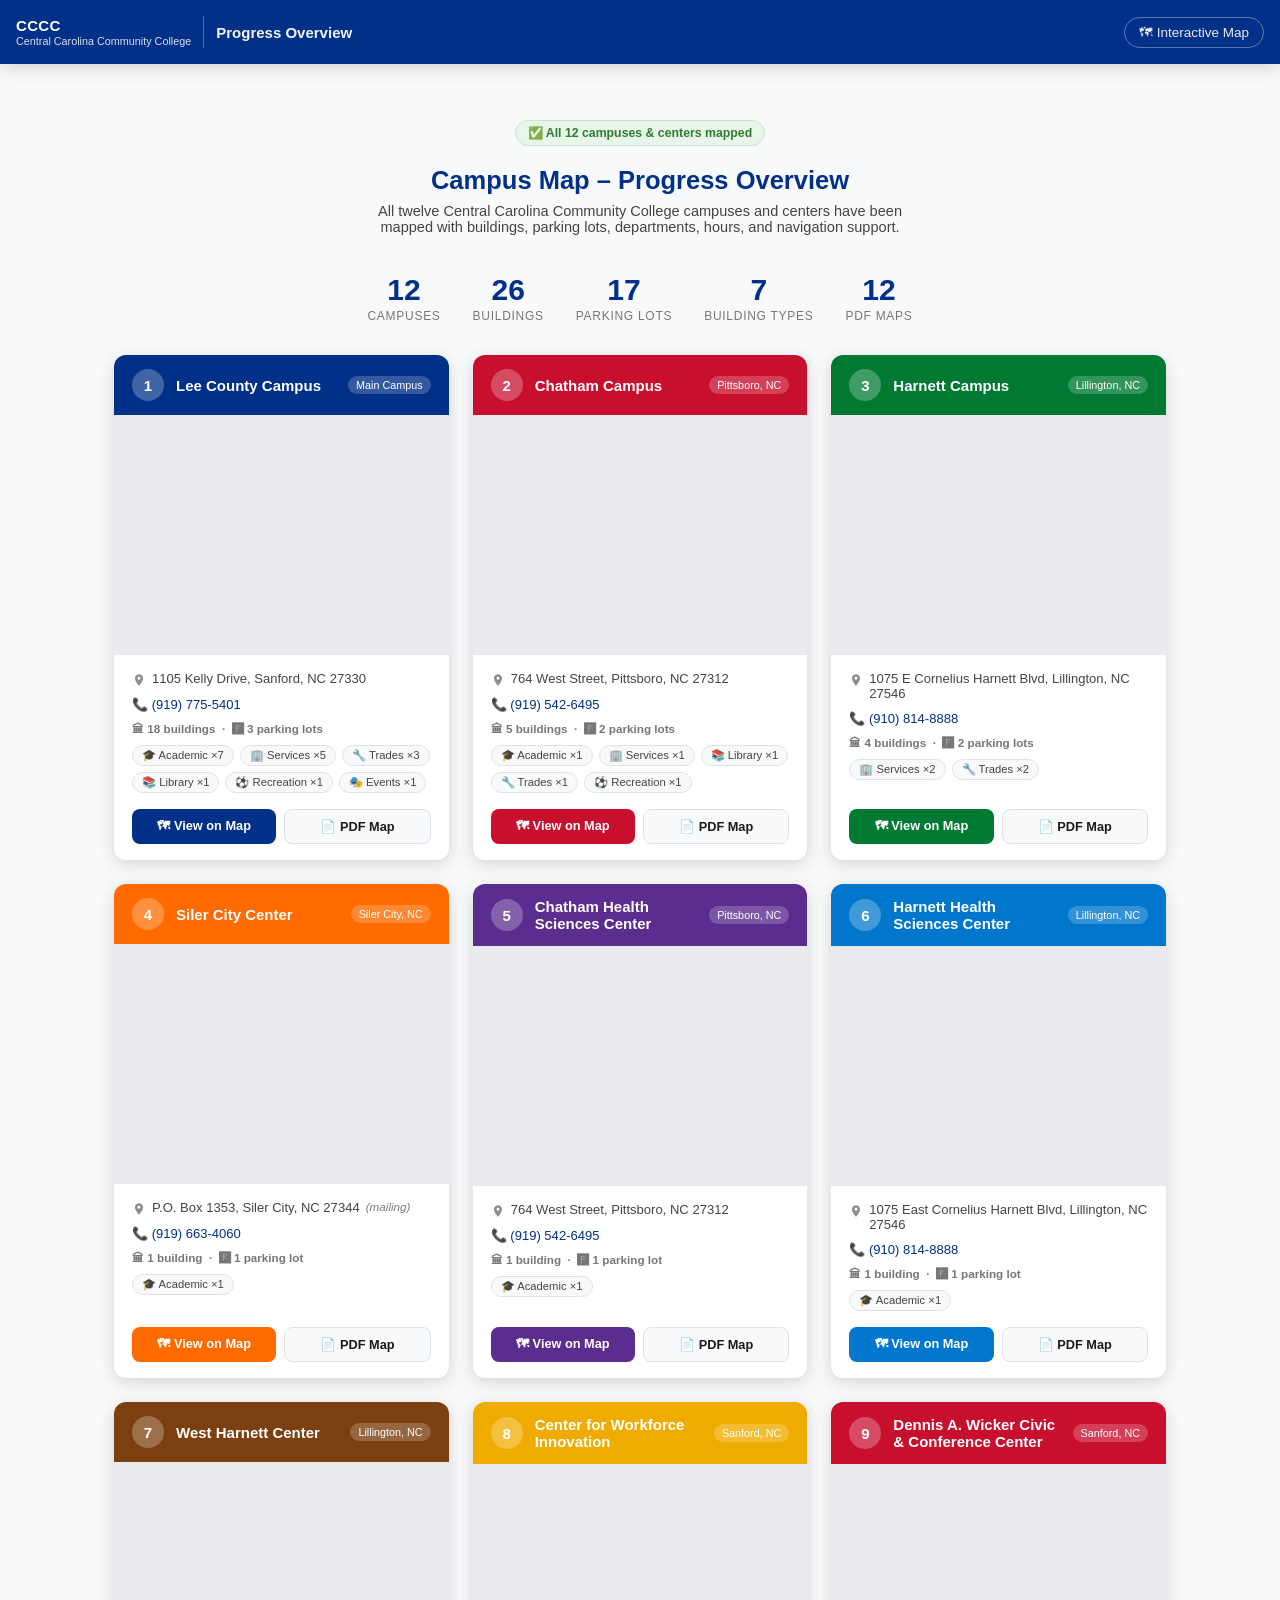
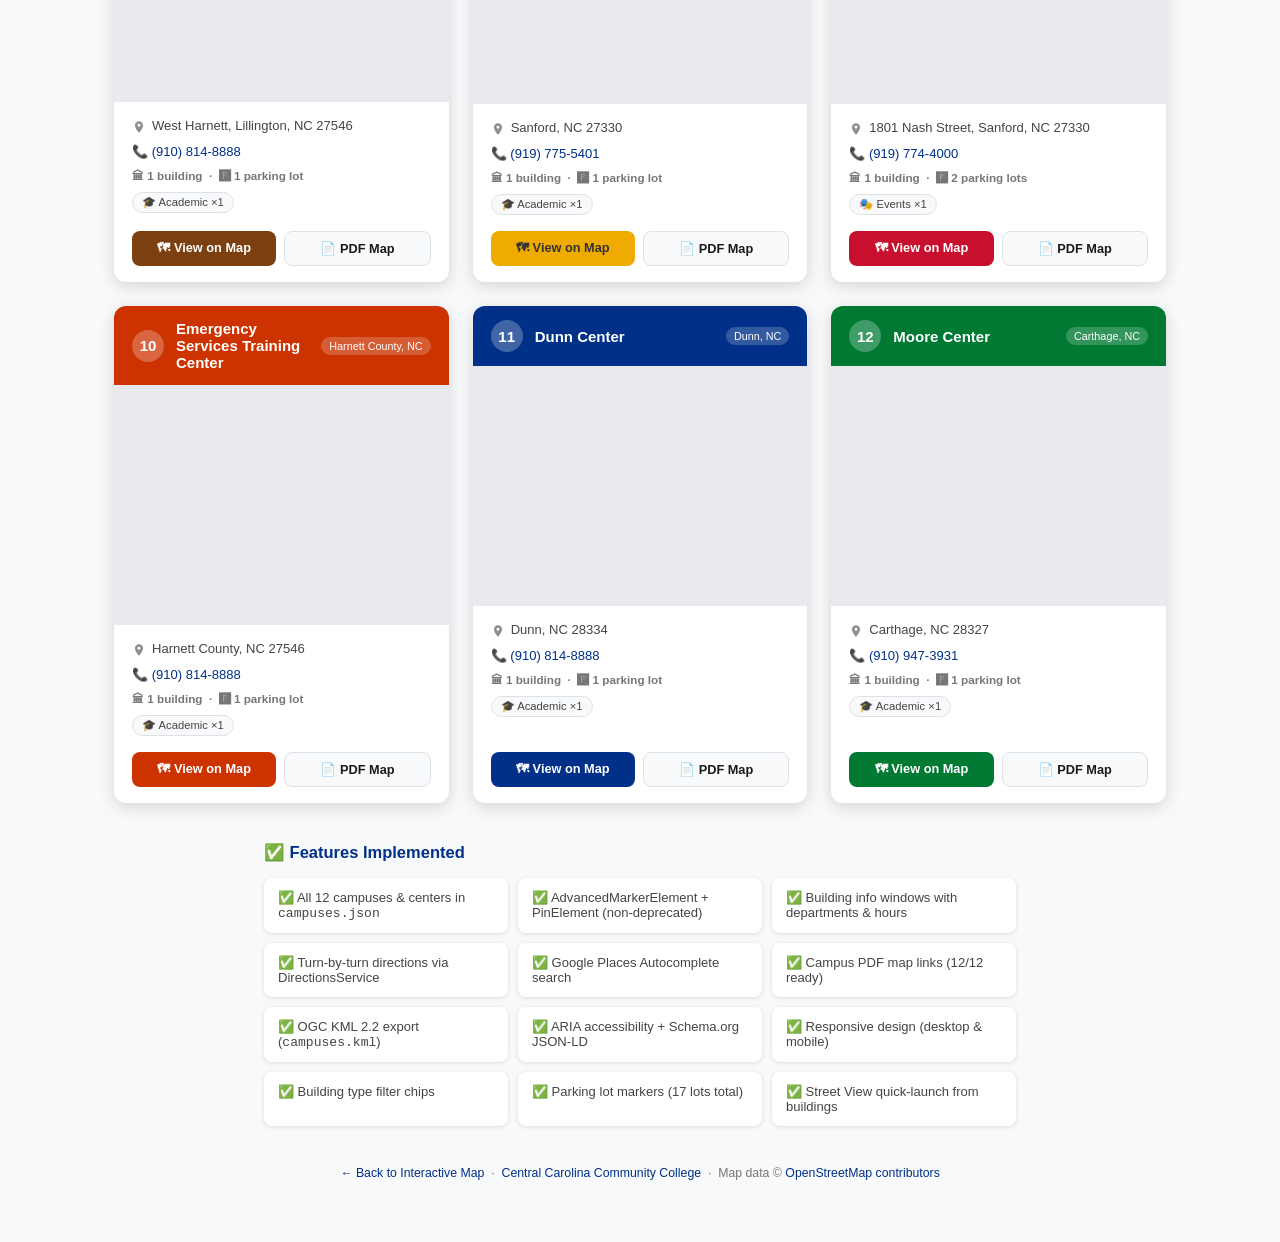
==== commit a1a258ea: "feat: add labeled markers for multi-building campuses matching PDF building codes - Update campuses." ====
--- a/progress.html
+++ b/progress.html
@@ -364,13 +364,13 @@
             📞 <a href="tel:9197755401">(919) 775-5401</a>
           </div>
           <div class="card-building-count">
-            🏛 9 buildings &nbsp;·&nbsp; 🅿 3 parking lots
+            🏛 18 buildings &nbsp;·&nbsp; 🅿 3 parking lots
           </div>
           <div class="card-types" aria-label="Building types at Lee County Campus">
-            <span class="type-chip">🎓 Academic ×5</span>
-            <span class="type-chip">🏢 Services ×1</span>
+            <span class="type-chip">🎓 Academic ×7</span>
+            <span class="type-chip">🏢 Services ×5</span>
+            <span class="type-chip">🔧 Trades ×3</span>
             <span class="type-chip">📚 Library ×1</span>
-            <span class="type-chip">🔧 Trades ×1</span>
             <span class="type-chip">⚽ Recreation ×1</span>
             <span class="type-chip">🎭 Events ×1</span>
           </div>
@@ -421,12 +421,14 @@
             📞 <a href="tel:9195426495">(919) 542-6495</a>
           </div>
           <div class="card-building-count">
-            🏛 4 buildings &nbsp;·&nbsp; 🅿 2 parking lots
+            🏛 5 buildings &nbsp;·&nbsp; 🅿 2 parking lots
           </div>
           <div class="card-types" aria-label="Building types at Chatham Campus">
-            <span class="type-chip">🎓 Academic ×2</span>
+            <span class="type-chip">🎓 Academic ×1</span>
+            <span class="type-chip">🏢 Services ×1</span>
             <span class="type-chip">📚 Library ×1</span>
             <span class="type-chip">🔧 Trades ×1</span>
+            <span class="type-chip">⚽ Recreation ×1</span>
           </div>
           <div class="card-actions">
             <a class="card-btn card-btn-primary"
@@ -478,8 +480,8 @@
             🏛 4 buildings &nbsp;·&nbsp; 🅿 2 parking lots
           </div>
           <div class="card-types" aria-label="Building types at Harnett Campus">
-            <span class="type-chip">🎓 Academic ×3</span>
-            <span class="type-chip">📚 Library ×1</span>
+            <span class="type-chip">🏢 Services ×2</span>
+            <span class="type-chip">🔧 Trades ×2</span>
           </div>
           <div class="card-actions">
             <a class="card-btn card-btn-primary"
--- a/css/styles.css
+++ b/css/styles.css
@@ -445,6 +445,149 @@
 
 #campus-info .ci-pdf-btn:hover { background: #e0e0e0; }
 
+#campus-info .ci-ai-btn {
+  display: inline-flex;
+  align-items: center;
+  gap: 6px;
+  margin-top: 6px;
+  padding: 7px 14px;
+  background: linear-gradient(135deg, #1a73e8, #0d47a1);
+  color: #fff;
+  border: none;
+  border-radius: var(--radius);
+  font-size: 0.82rem;
+  font-weight: 600;
+  cursor: pointer;
+  text-decoration: none;
+  transition: opacity 0.2s;
+}
+
+#campus-info .ci-ai-btn:hover { opacity: 0.88; }
+
+/* --- AI Vision Modal -------------------------------------- */
+#ai-vision-modal {
+  position: fixed;
+  inset: 0;
+  z-index: 4000;
+  display: flex;
+  align-items: center;
+  justify-content: center;
+}
+
+#ai-vision-modal[hidden] { display: none; }
+
+.ai-modal-backdrop {
+  position: absolute;
+  inset: 0;
+  background: rgba(0,0,0,0.55);
+}
+
+.ai-modal-content {
+  position: relative;
+  background: var(--bg-white);
+  border-radius: var(--radius);
+  box-shadow: var(--shadow-lg);
+  width: min(640px, 94vw);
+  max-height: 80vh;
+  display: flex;
+  flex-direction: column;
+  overflow: hidden;
+}
+
+.ai-modal-header {
+  display: flex;
+  align-items: center;
+  justify-content: space-between;
+  padding: 14px 20px;
+  border-bottom: 1px solid var(--border);
+  background: var(--cccc-blue);
+  color: #fff;
+  flex-shrink: 0;
+}
+
+.ai-modal-header h2 {
+  font-size: 0.95rem;
+  font-weight: 700;
+  margin: 0;
+}
+
+.ai-modal-header button {
+  background: none;
+  border: none;
+  color: #fff;
+  font-size: 1.1rem;
+  cursor: pointer;
+  line-height: 1;
+  padding: 4px 8px;
+  border-radius: 4px;
+  flex-shrink: 0;
+}
+
+.ai-modal-header button:hover { background: rgba(255,255,255,0.2); }
+
+.ai-modal-body {
+  padding: 20px;
+  overflow-y: auto;
+  flex: 1;
+}
+
+#ai-modal-status {
+  color: var(--text-mid);
+  font-size: 0.88rem;
+  display: flex;
+  align-items: center;
+  gap: 8px;
+  min-height: 24px;
+  margin-bottom: 4px;
+}
+
+.ai-spinner {
+  display: inline-block;
+  width: 16px;
+  height: 16px;
+  border: 2px solid var(--border);
+  border-top-color: var(--cccc-blue);
+  border-radius: 50%;
+  animation: ai-spin 0.7s linear infinite;
+  flex-shrink: 0;
+}
+
+@keyframes ai-spin { to { transform: rotate(360deg); } }
+
+.ai-results-text {
+  font-size: 0.88rem;
+  line-height: 1.75;
+  color: var(--text-dark);
+}
+
+.ai-error {
+  color: var(--cccc-red);
+  font-size: 0.88rem;
+  padding: 12px 16px;
+  background: #fff5f5;
+  border-radius: var(--radius);
+  border: 1px solid #ffc0c0;
+}
+
+.ai-setup-notice {
+  font-size: 0.88rem;
+  line-height: 1.75;
+  padding: 16px 20px;
+  background: #fffde7;
+  border-radius: var(--radius);
+  border: 1px solid var(--cccc-gold);
+}
+
+.ai-setup-notice p { margin-bottom: 8px; }
+
+.ai-setup-notice ol {
+  margin: 4px 0 0 20px;
+}
+
+.ai-setup-notice li { margin-bottom: 4px; }
+
+.ai-setup-notice a { color: var(--cccc-blue); }
+
 /* --- Map -------------------------------------------------- */
 #map {
   flex: 1;
@@ -646,6 +789,41 @@
   color: #1a1a1a;
 }
 .iw-btn-street:hover { background: #e0e0e0; }
+
+/* --- Multi-building campus labeled markers ---------------- */
+/*
+ * Used for campuses with more than one building so each marker
+ * displays the building code (shortName) matching the campus PDF map.
+ * AdvancedMarkerElement positions the element with its bottom-center
+ * anchored at the building's lat/lng coordinates.
+ */
+.building-marker-label {
+  background: var(--campus-color, #003087);
+  border: 2px solid var(--campus-border, #001a5c);
+  color: #fff;
+  font-family: 'Segoe UI', Arial, sans-serif;
+  font-size: 11px;
+  font-weight: 700;
+  line-height: 1;
+  padding: 4px 7px;
+  border-radius: 4px;
+  cursor: pointer;
+  box-shadow: 0 2px 6px rgba(0,0,0,0.4);
+  white-space: nowrap;
+  user-select: none;
+  position: relative;
+  display: inline-block;
+}
+
+.building-marker-label::after {
+  content: '';
+  position: absolute;
+  top: 100%;
+  left: 50%;
+  transform: translateX(-50%);
+  border: 5px solid transparent;
+  border-top-color: var(--campus-border, #001a5c);
+}
 
 /* --- Legend ----------------------------------------------- */
 #legend {
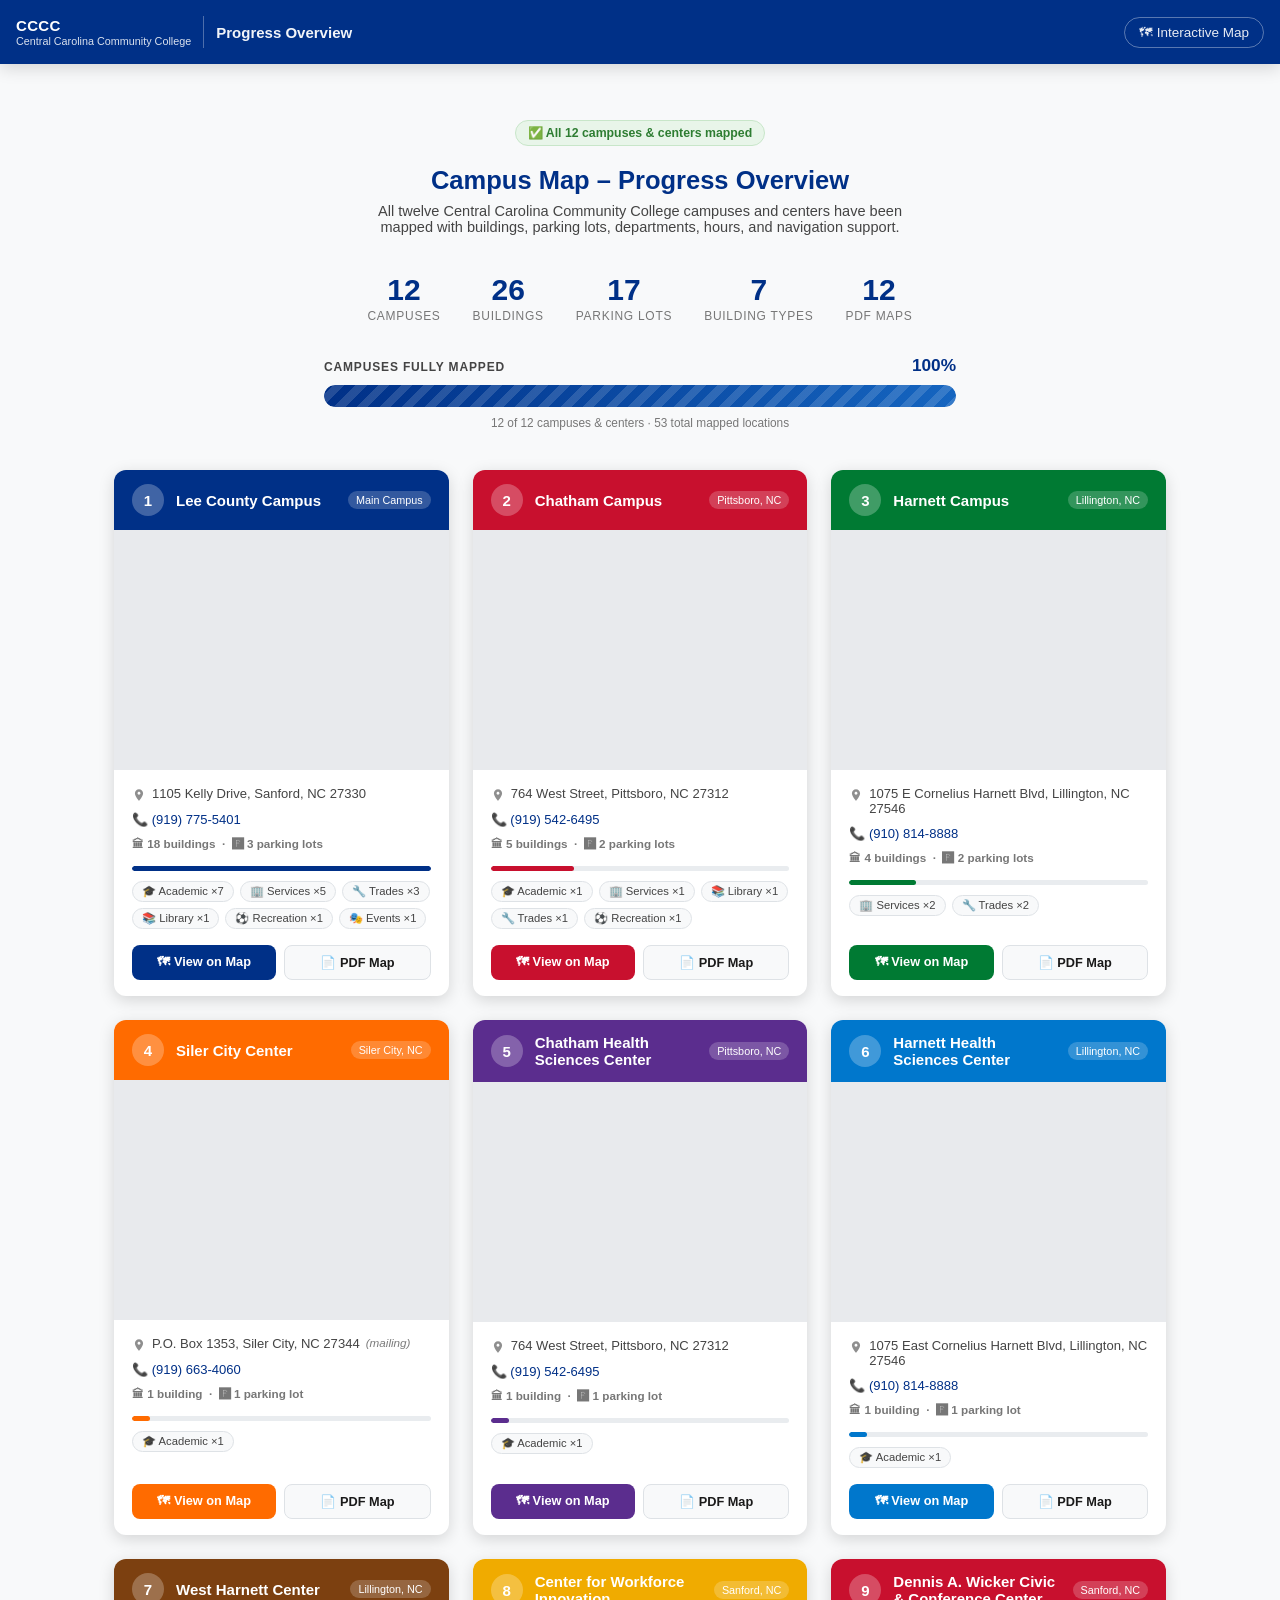
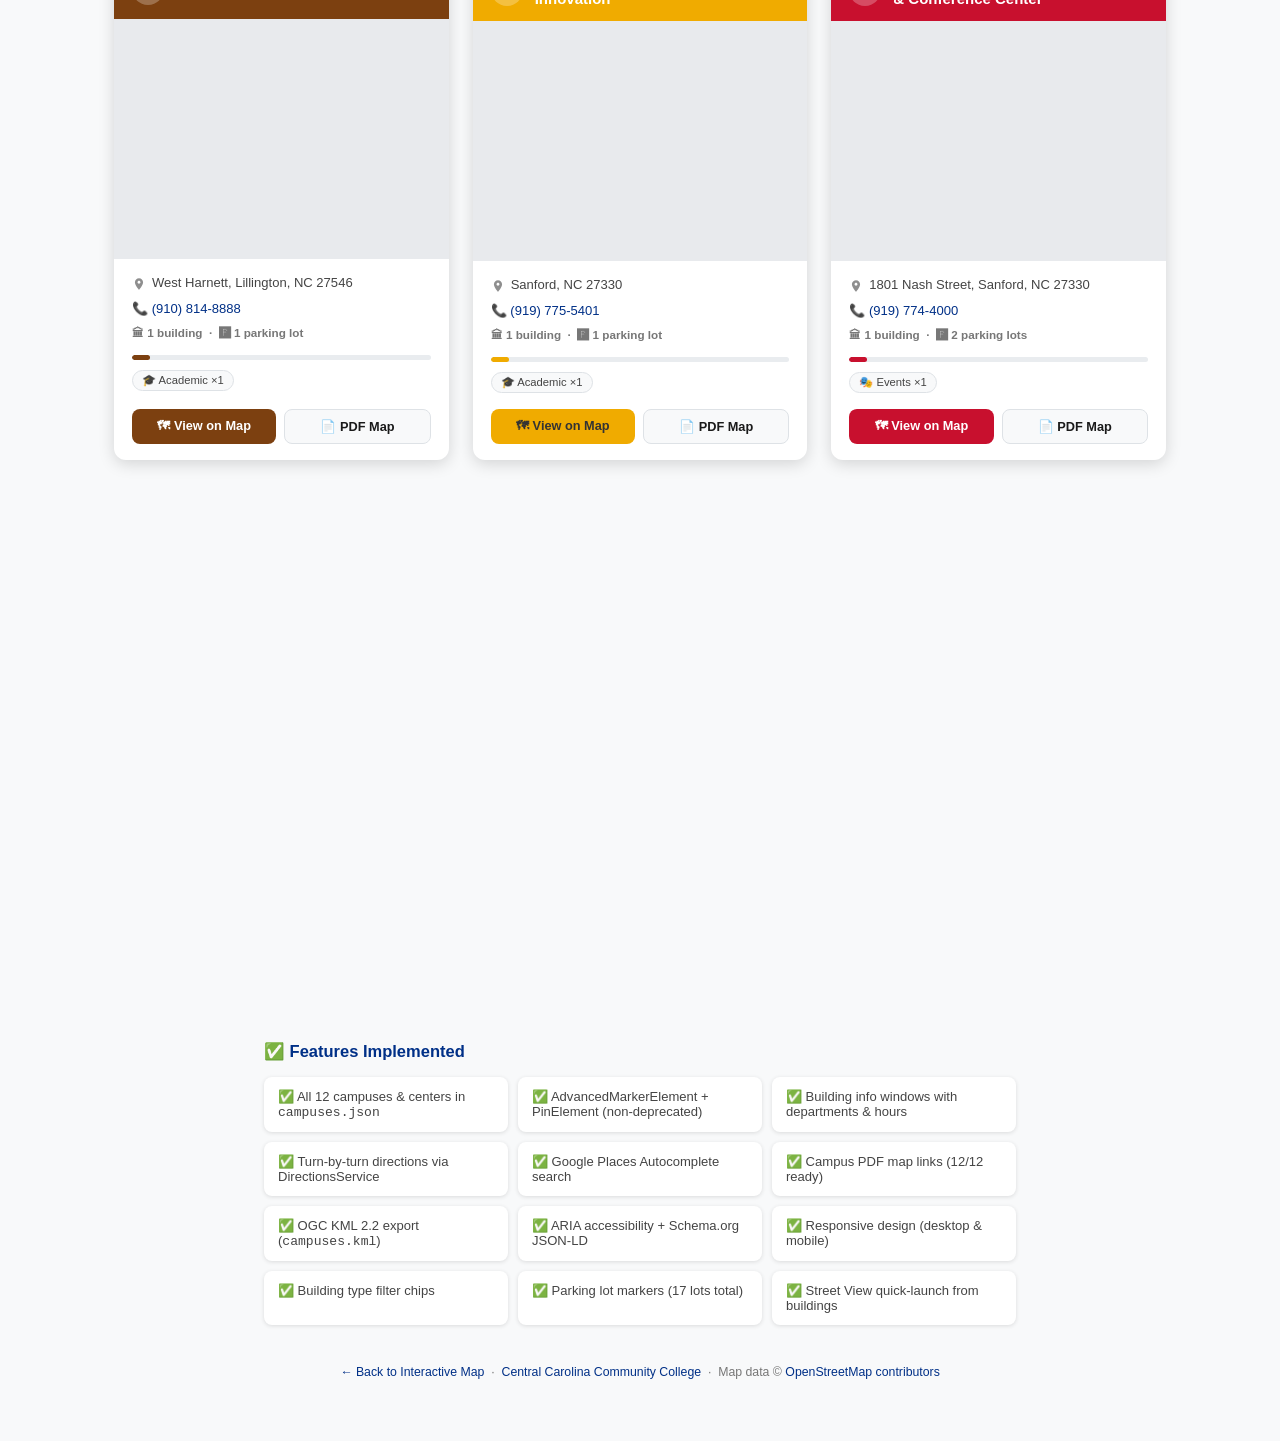
==== commit 340ee4f8: "Add animated stats, completion bar, and building mini-bars to progress page Co-authored-by: JeffreyL" ====
--- a/progress.html
+++ b/progress.html
@@ -271,6 +271,94 @@
       border-radius: 16px;
       border: 1px solid #c8e6c9;
       margin-bottom: 20px;
+    }
+
+    /* ── Overall completion bar ──────────────────────── */
+    .overall-progress {
+      max-width: 680px;
+      margin: 0 auto 40px;
+      padding: 0 24px;
+    }
+    .overall-progress-label {
+      display: flex;
+      justify-content: space-between;
+      align-items: baseline;
+      font-size: 0.8rem;
+      font-weight: 600;
+      color: var(--text-mid);
+      text-transform: uppercase;
+      letter-spacing: 0.07em;
+      margin-bottom: 9px;
+    }
+    .overall-progress-label .pct-value {
+      font-size: 1.15rem;
+      font-weight: 800;
+      color: var(--cccc-blue);
+      text-transform: none;
+      letter-spacing: 0;
+    }
+    .overall-bar-track {
+      height: 22px;
+      background: #e9ecef;
+      border-radius: 11px;
+      overflow: hidden;
+    }
+    .overall-bar-fill {
+      height: 100%;
+      width: 0;
+      background: linear-gradient(90deg, var(--cccc-blue) 0%, #1565c0 100%);
+      border-radius: 11px;
+      position: relative;
+      transition: width 1.9s cubic-bezier(0.22, 0.61, 0.36, 1);
+    }
+    .overall-bar-fill::after {
+      content: '';
+      position: absolute;
+      inset: 0;
+      background: repeating-linear-gradient(
+        -45deg,
+        rgba(255,255,255,0.14) 0,
+        rgba(255,255,255,0.14) 8px,
+        transparent 8px,
+        transparent 16px
+      );
+    }
+    .overall-bar-sub {
+      text-align: center;
+      font-size: 0.79rem;
+      color: var(--text-light);
+      margin-top: 9px;
+    }
+
+    /* ── Per-campus building mini-bar ────────────────── */
+    .building-bar-track {
+      height: 5px;
+      background: #e9ecef;
+      border-radius: 3px;
+      overflow: hidden;
+      margin-top: 6px;
+    }
+    .building-bar-fill {
+      height: 100%;
+      width: 0;
+      border-radius: 3px;
+      transition: width 1.3s cubic-bezier(0.22, 0.61, 0.36, 1);
+    }
+
+    /* ── Card entrance animation ─────────────────────── */
+    .campus-card {
+      opacity: 0;
+      translate: 0 18px;
+      transition: box-shadow 0.2s, transform 0.2s, opacity 0.4s ease, translate 0.4s ease;
+    }
+    .campus-card.card-in {
+      opacity: 1;
+      translate: 0 0;
+    }
+    /* Keep hover working once card is visible */
+    .campus-card.card-in:hover {
+      box-shadow: var(--shadow-lg);
+      transform: translateY(-2px);
     }
   </style>
 </head>
@@ -332,6 +420,23 @@
       </div>
     </div>
 
+    <!-- Overall completion bar -->
+    <div class="overall-progress" aria-label="Overall mapping completion">
+      <div class="overall-progress-label">
+        Campuses fully mapped
+        <span class="pct-value" id="overall-pct">100%</span>
+      </div>
+      <div class="overall-bar-track"
+           role="progressbar"
+           aria-valuenow="100"
+           aria-valuemin="0"
+           aria-valuemax="100"
+           aria-label="100% of campuses mapped">
+        <div class="overall-bar-fill" id="overall-bar"></div>
+      </div>
+      <div class="overall-bar-sub" id="overall-bar-sub"></div>
+    </div>
+
     <!-- 2×2 campus grid -->
     <div class="campus-grid" role="list" aria-label="All CCCC campuses">
 
@@ -1032,5 +1137,128 @@
     </footer>
 
   </div><!-- /progress-body -->
+
+  <script>
+    /* ── Progress page animations ───────────────────────── */
+    (function () {
+      'use strict';
+
+      var MAX_BUILDINGS = 1; /* computed dynamically below */
+
+      /* 1 ── Animate stat counter numbers (0 → target) */
+      function animateCounters() {
+        var counters = document.querySelectorAll('.stat-number');
+        counters.forEach(function (el) {
+          var target = parseInt(el.textContent, 10);
+          if (!isFinite(target)) return;
+          var startTime = null;
+          var duration = 1100;
+          el.textContent = '0';
+          function step(ts) {
+            if (!startTime) startTime = ts;
+            var progress = Math.min((ts - startTime) / duration, 1);
+            var eased = 1 - Math.pow(1 - progress, 3); /* ease-out cubic */
+            el.textContent = String(Math.round(eased * target));
+            if (progress < 1) {
+              requestAnimationFrame(step);
+            } else {
+              el.textContent = String(target);
+            }
+          }
+          requestAnimationFrame(step);
+        });
+      }
+
+      /* 2 ── Fill the overall completion bar and populate sub-label dynamically */
+      function animateOverallBar() {
+        var bar = document.getElementById('overall-bar');
+        var sub = document.getElementById('overall-bar-sub');
+        var cards = document.querySelectorAll('.campus-card');
+        var totalCampuses = cards.length;
+        var totalLocations = 0;
+
+        cards.forEach(function (card) {
+          var countEl = card.querySelector('.card-building-count');
+          if (!countEl) return;
+          var bMatch = countEl.textContent.match(/(\d+)\s+building/);
+          var pMatch = countEl.textContent.match(/(\d+)\s+parking/);
+          var bCount = bMatch ? parseInt(bMatch[1], 10) : 0;
+          var pCount = pMatch ? parseInt(pMatch[1], 10) : 0;
+          totalLocations += bCount + pCount;
+          if (bCount > MAX_BUILDINGS) MAX_BUILDINGS = bCount;
+        });
+
+        if (sub) {
+          sub.textContent = totalCampuses + ' of ' + totalCampuses +
+            ' campuses & centers \u00b7 ' + totalLocations + ' total mapped locations';
+        }
+
+        if (bar) {
+          requestAnimationFrame(function () {
+            bar.style.width = '100%';
+          });
+        }
+      }
+
+      /* 3 ── Inject and animate per-campus building mini-bars */
+      function buildMiniBars() {
+        var cards = document.querySelectorAll('.campus-card');
+        cards.forEach(function (card) {
+          var countEl = card.querySelector('.card-building-count');
+          if (!countEl) return;
+          var header = card.querySelector('.card-header');
+          var color = (header && header.style.background) ? header.style.background : 'var(--cccc-blue)';
+          var match = countEl.textContent.match(/(\d+)\s+building/);
+          var count = match ? parseInt(match[1], 10) : 0;
+          var pct = Math.max((count / MAX_BUILDINGS) * 100, 6); /* min 6% so it's visible */
+
+          var track = document.createElement('div');
+          track.className = 'building-bar-track';
+          track.setAttribute('aria-hidden', 'true');
+          track.setAttribute('title', count + (count === 1 ? ' building' : ' buildings') + ' mapped');
+
+          var fill = document.createElement('div');
+          fill.className = 'building-bar-fill';
+          fill.style.background = color;
+          fill.dataset.target = pct.toFixed(1);
+
+          track.appendChild(fill);
+          countEl.insertAdjacentElement('afterend', track);
+        });
+
+        /* Trigger fill animation after brief delay so transition fires */
+        setTimeout(function () {
+          document.querySelectorAll('.building-bar-fill').forEach(function (fill) {
+            fill.style.width = fill.dataset.target + '%';
+          });
+        }, 350);
+      }
+
+      /* 4 ── Staggered card entrance using IntersectionObserver */
+      function staggerCards() {
+        var cards = Array.from(document.querySelectorAll('.campus-card'));
+        var observer = new IntersectionObserver(function (entries) {
+          entries.forEach(function (entry) {
+            if (entry.isIntersecting) {
+              var card = entry.target;
+              var idx = cards.indexOf(card);
+              setTimeout(function () {
+                card.classList.add('card-in');
+              }, idx * 60);
+              observer.unobserve(card);
+            }
+          });
+        }, { threshold: 0.05 });
+        cards.forEach(function (card) { observer.observe(card); });
+      }
+
+      document.addEventListener('DOMContentLoaded', function () {
+        animateCounters();
+        animateOverallBar();
+        buildMiniBars();
+        staggerCards();
+      });
+    }());
+  </script>
 </body>
 </html>
